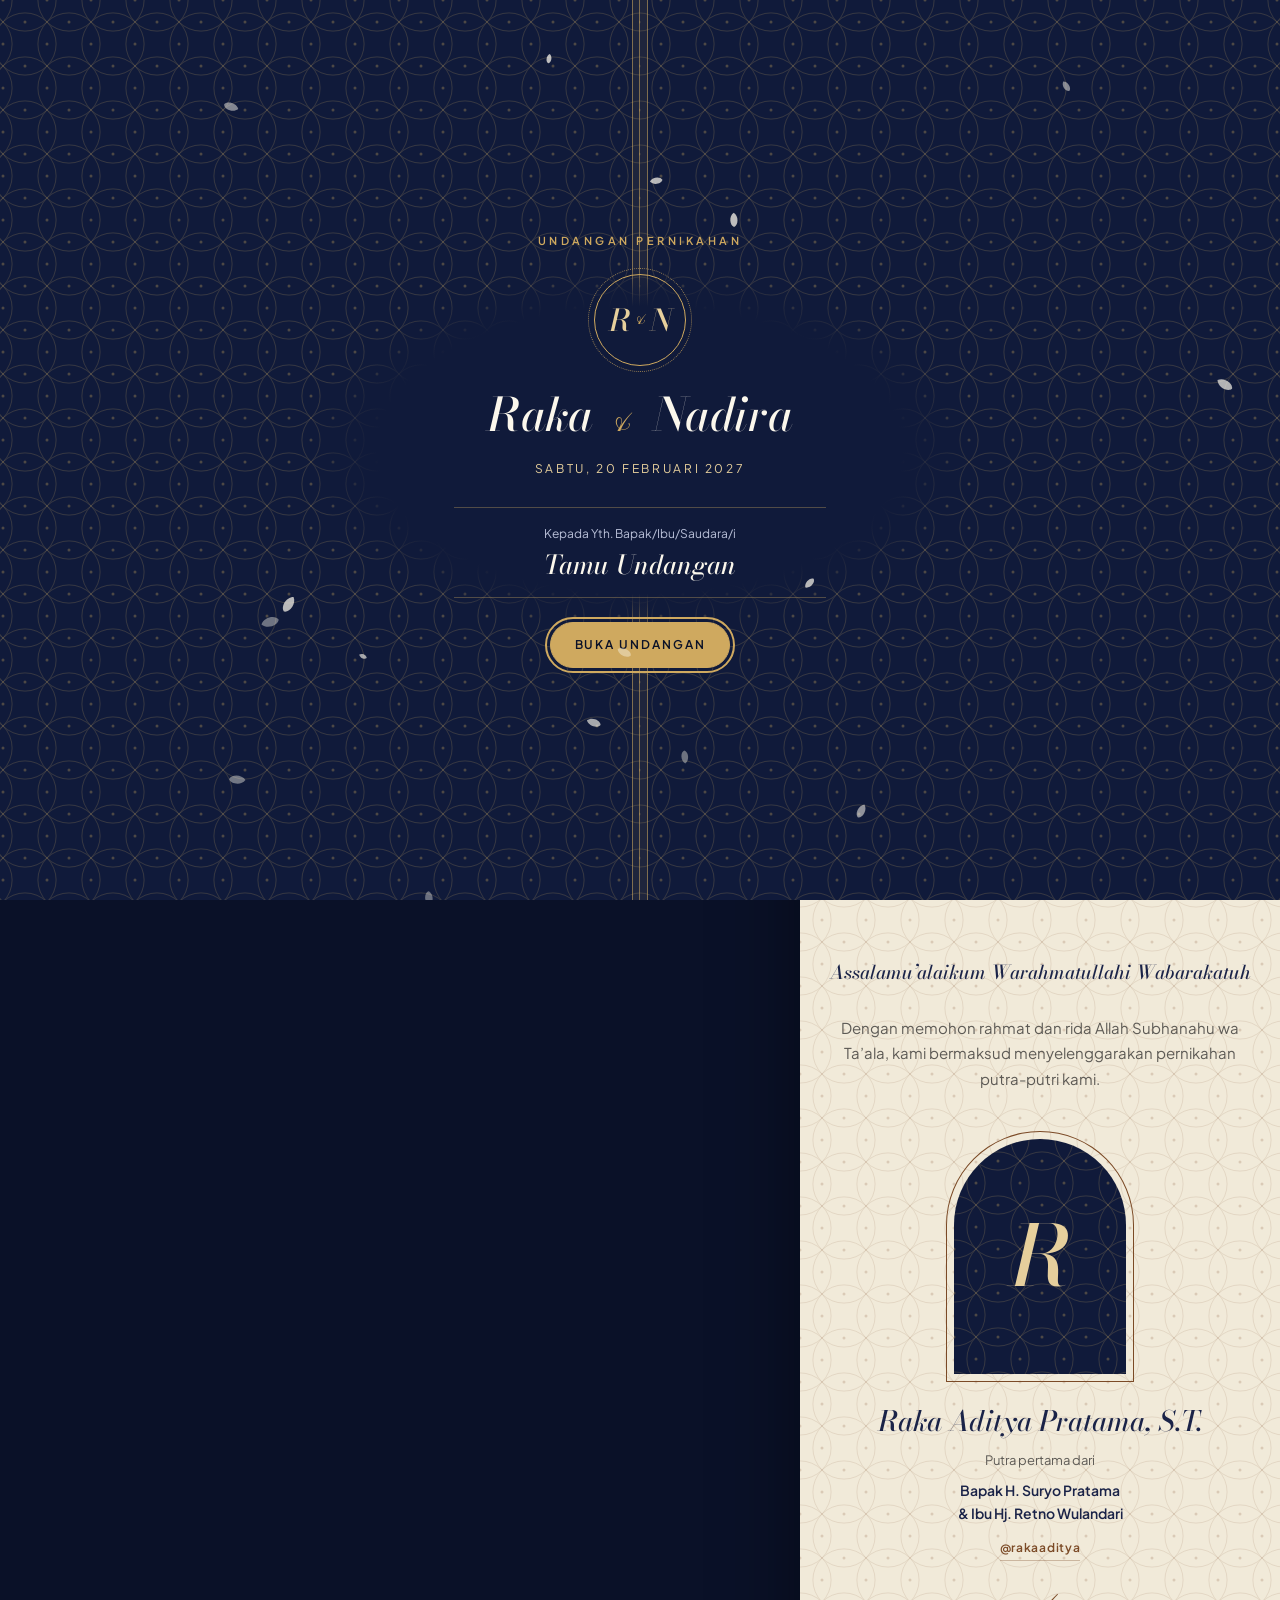
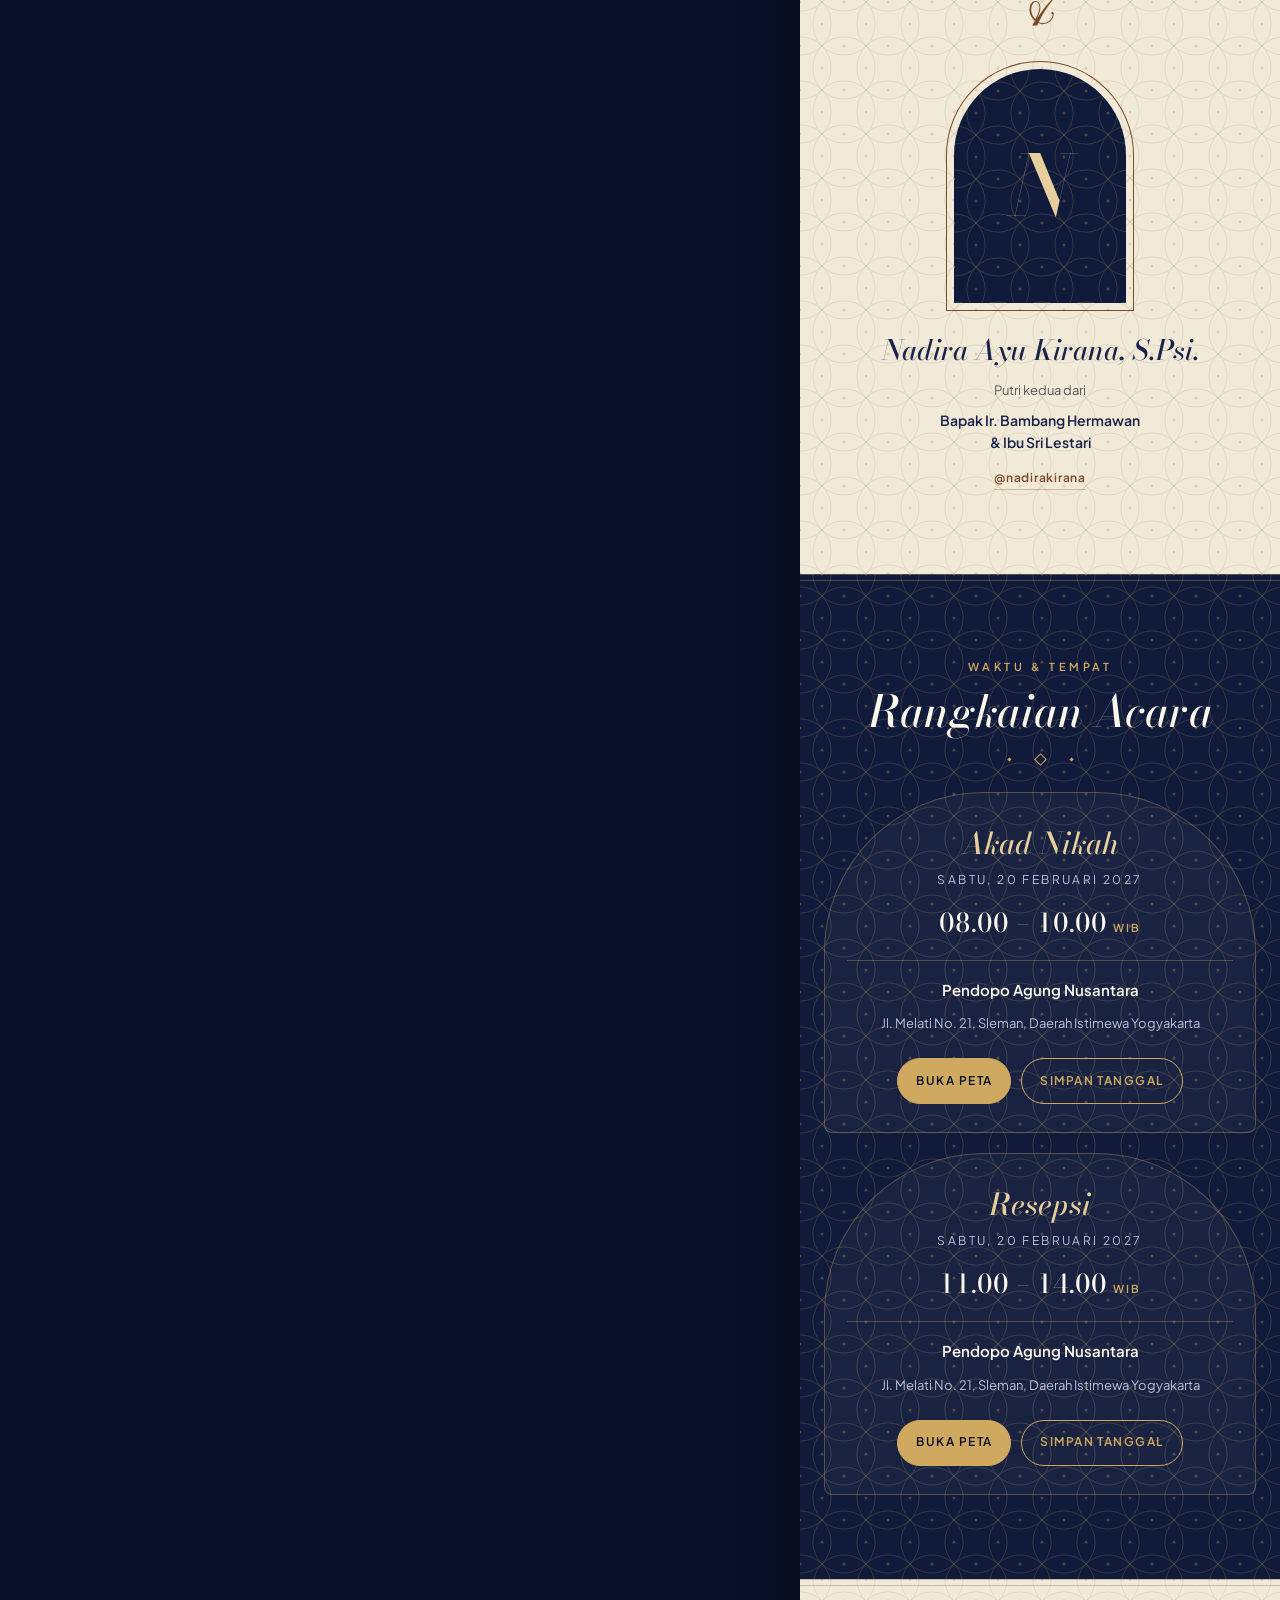
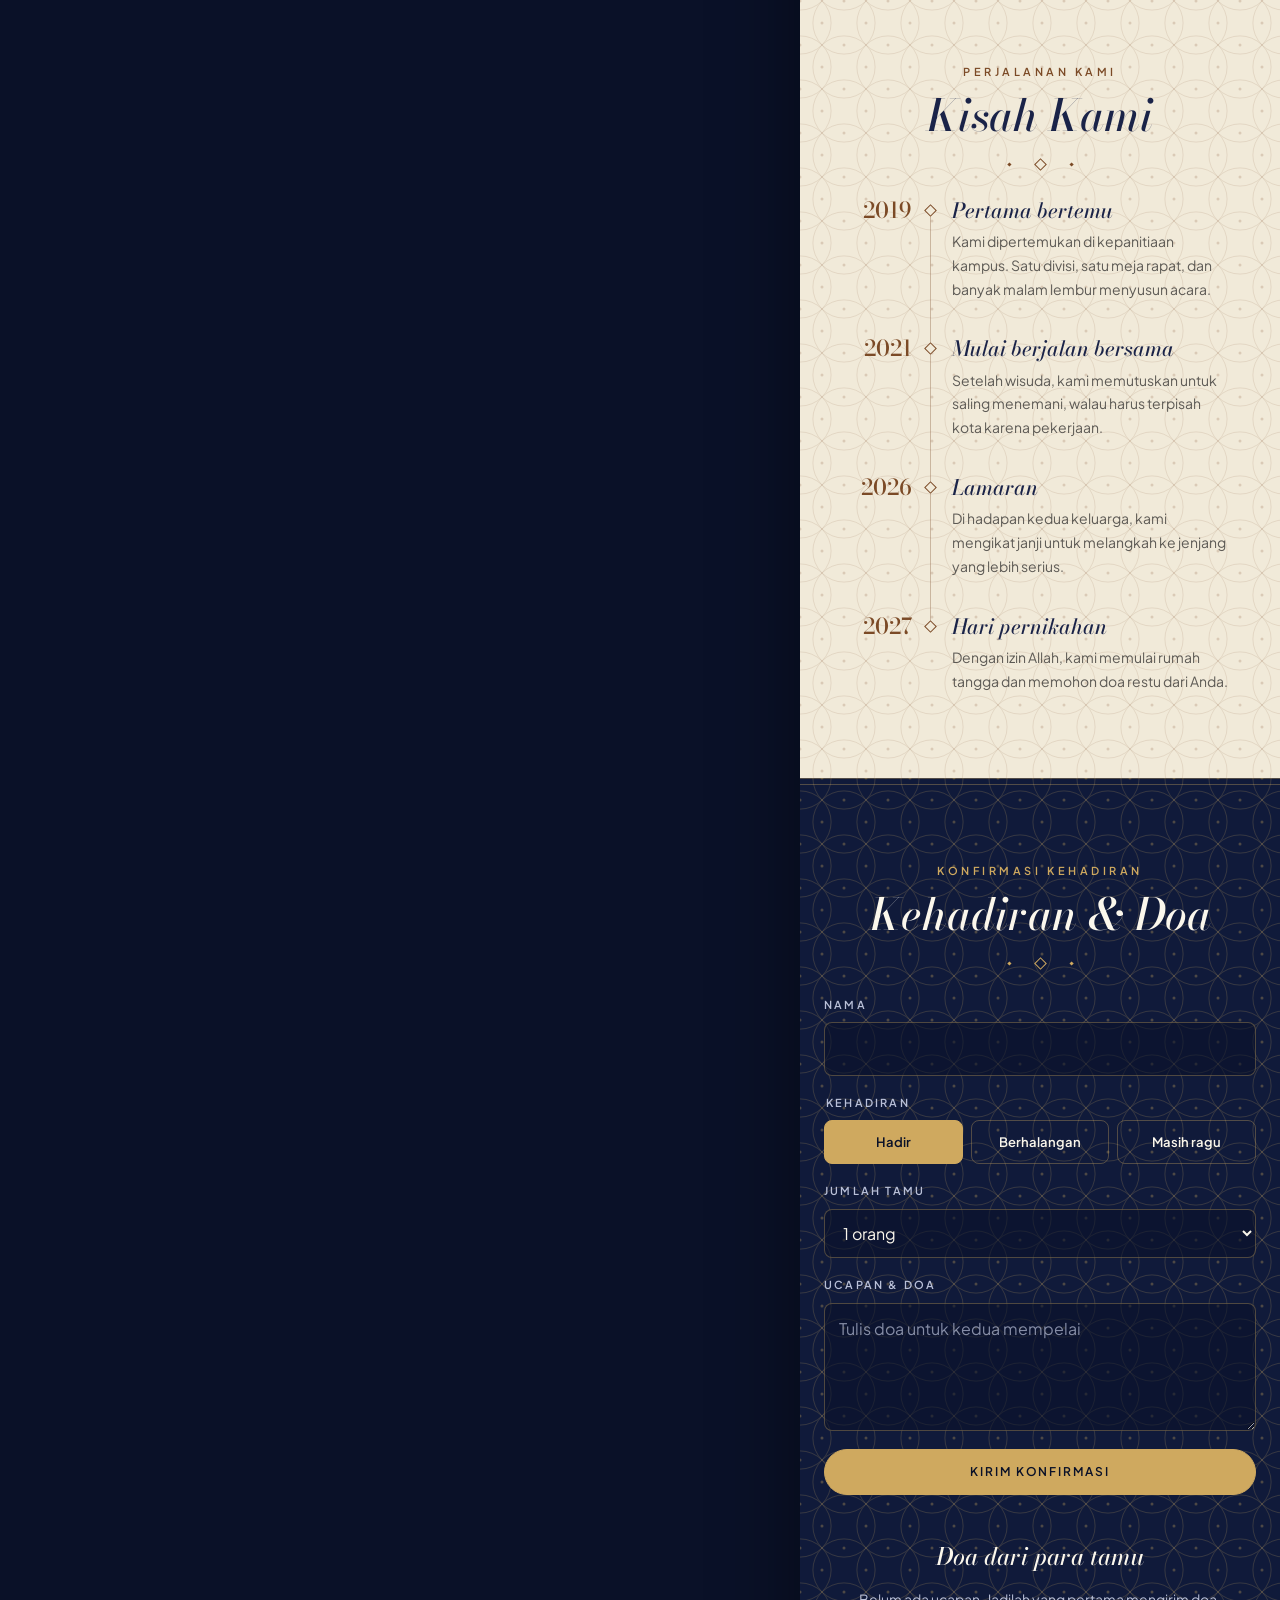
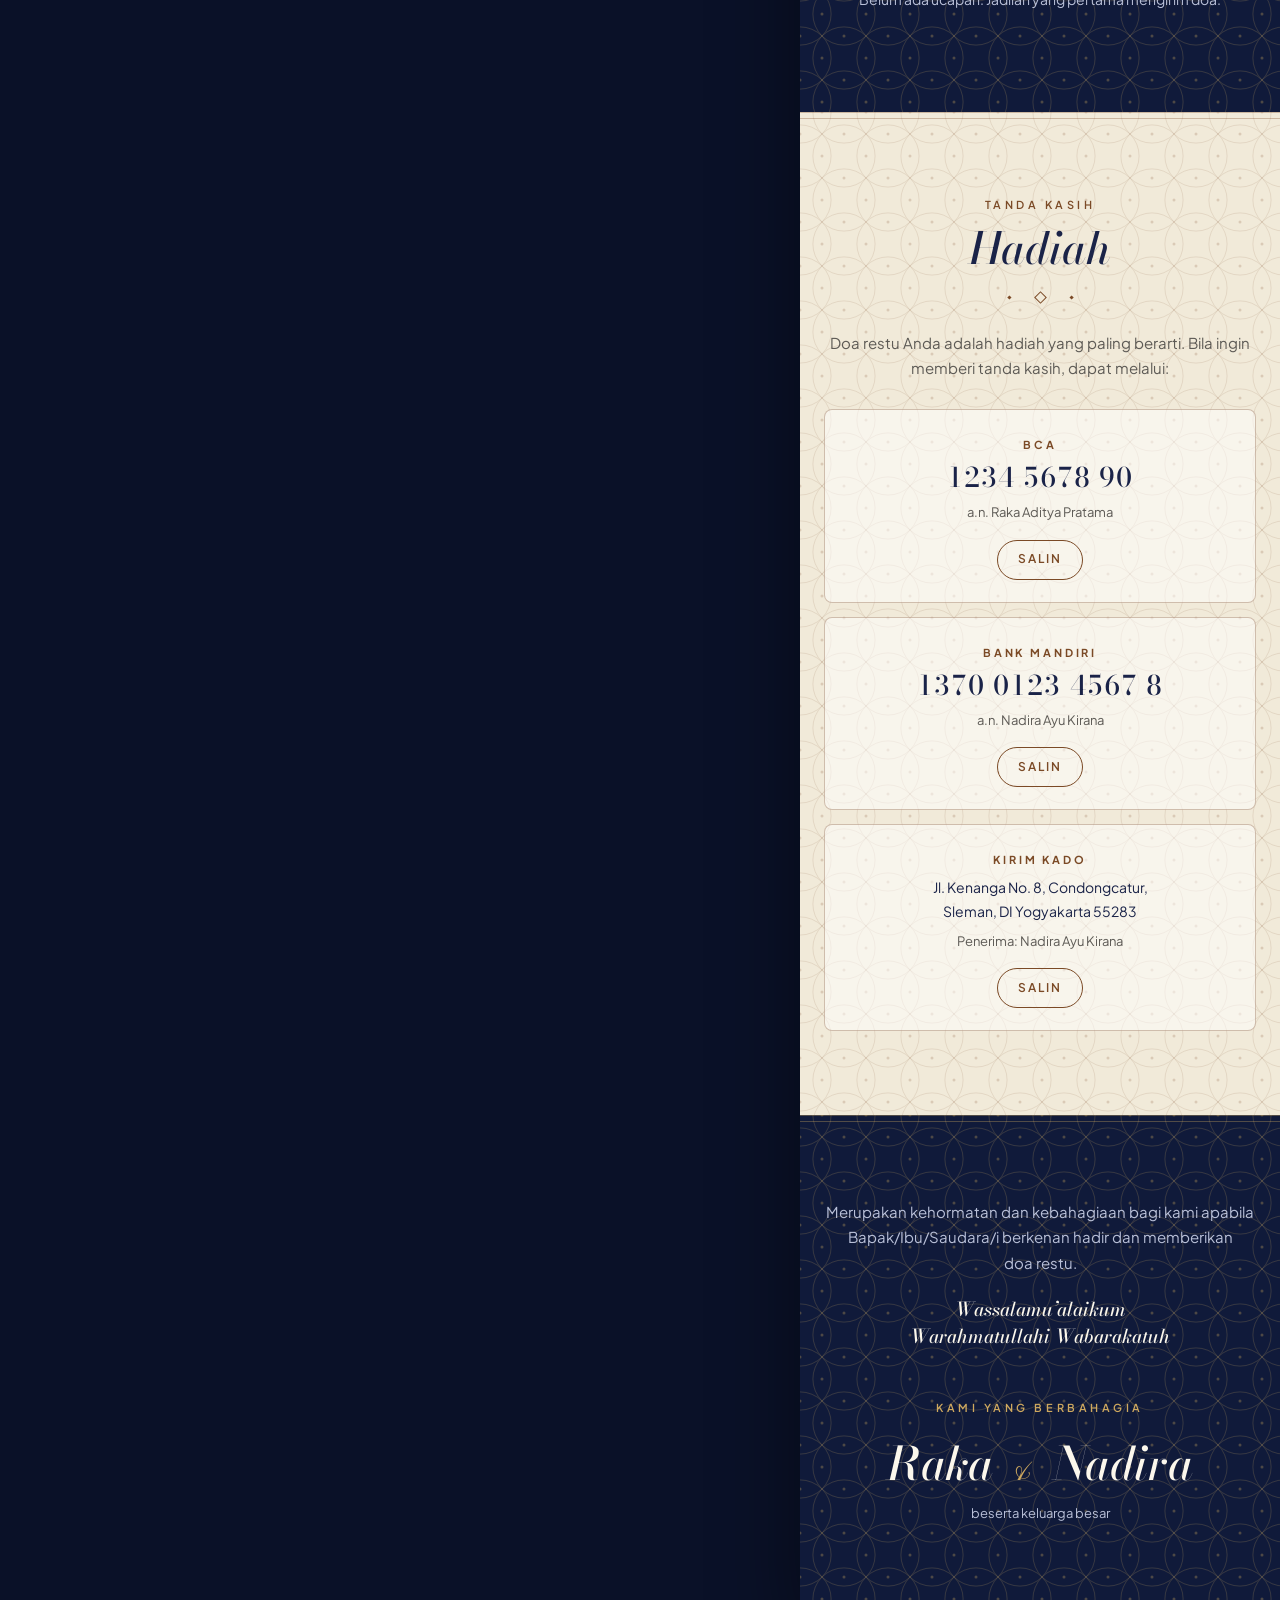
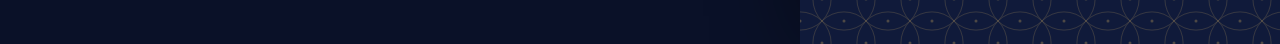
==== index.html @ 50c0ee87 "Add digital wedding invitation Single-page static invitation: guest-named cover that parts like bati" ====
<!DOCTYPE html>
<html lang="id">
<head>
<meta charset="utf-8">
<meta name="viewport" content="width=device-width, initial-scale=1, viewport-fit=cover">
<title>Undangan Raka & Nadira</title>
<meta name="claude:viewport-fit-sides" content="cover">
<meta name="description" content="Undangan pernikahan Raka & Nadira, Sabtu 20 Februari 2027.">
<meta property="og:title" content="Undangan Pernikahan Raka & Nadira">
<meta property="og:description" content="Sabtu, 20 Februari 2027. Kami mengundang Anda untuk hadir dan memberi doa restu.">
<meta name="theme-color" content="#101a3a">
<link rel="preconnect" href="https://fonts.googleapis.com">
<link rel="preconnect" href="https://fonts.gstatic.com" crossorigin>
<link rel="stylesheet" href="https://fonts.googleapis.com/css2?family=Bodoni+Moda:ital,opsz,wght@0,6..96,400..700;1,6..96,400..700&family=Pinyon+Script&family=Plus+Jakarta+Sans:wght@400;500;600;700&display=swap">
<link rel="stylesheet" href="assets/css/style.css">
</head>
<body>
<!--BODY-->
<canvas id="petals" aria-hidden="true"></canvas>

<!-- Sampul -->
<div class="cover" id="cover" role="dialog" aria-modal="true" aria-label="Sampul undangan">
  <div class="cover__panel cover__panel--l" aria-hidden="true"></div>
  <div class="cover__panel cover__panel--r" aria-hidden="true"></div>
  <div class="cover__body">
    <p class="eyebrow">Undangan Pernikahan</p>
    <div class="seal" aria-hidden="true"><span data-initial="first"></span><i>&amp;</i><span data-initial="second"></span></div>
    <h1 class="names"><span data-t="couple.first.nick"></span> <em>&amp;</em> <span data-t="couple.second.nick"></span></h1>
    <p class="cover__date" data-date="long"></p>
    <div class="cover__guest">
      <p>Kepada Yth. Bapak/Ibu/Saudara/i</p>
      <p class="guest" id="guestName">Tamu Undangan</p>
    </div>
    <button type="button" class="btn btn--solid" id="openBtn">Buka Undangan</button>
  </div>
</div>

<div class="layout">
  <!-- Panel tetap di layar lebar -->
  <aside class="poster" aria-hidden="true">
    <div class="poster__in">
      <p class="eyebrow">Pernikahan</p>
      <p class="names names--xl"><span data-t="couple.first.nick"></span><em>&amp;</em><span data-t="couple.second.nick"></span></p>
      <div class="rule"></div>
      <p class="poster__date" data-date="long"></p>
      <p class="poster__venue" data-t="events.0.venue"></p>
    </div>
  </aside>

  <main class="page" id="page">
    <!-- Pembuka -->
    <section class="sec sec--nila hero" id="pembuka">
      <div class="hero__photo" id="heroPhoto"></div>
      <div class="sec__in">
        <p class="eyebrow" data-rise>Pernikahan</p>
        <h2 class="names names--xl" data-rise><span data-t="couple.first.nick"></span><em>&amp;</em><span data-t="couple.second.nick"></span></h2>
        <p class="hero__date" data-rise data-date="long"></p>
        <div class="count" id="countdown" data-rise aria-live="off">
          <div class="count__cell"><b id="cdD">0</b><span>Hari</span></div>
          <div class="count__cell"><b id="cdH">0</b><span>Jam</span></div>
          <div class="count__cell"><b id="cdM">0</b><span>Menit</span></div>
          <div class="count__cell"><b id="cdS">0</b><span>Detik</span></div>
        </div>
        <p class="count__done" id="countDone" hidden>Alhamdulillah, acara telah berlangsung.</p>
        <blockquote class="quote reveal">
          <p data-t="quote.text"></p>
          <cite data-t="quote.source"></cite>
        </blockquote>
      </div>
    </section>

    <!-- Mempelai -->
    <section class="sec sec--mori" id="mempelai">
      <div class="sec__in">
        <p class="salam reveal" data-t="opening.salam"></p>
        <p class="lead reveal" data-t="opening.intro"></p>
        <div class="couple" id="couple"></div>
      </div>
    </section>

    <!-- Acara -->
    <section class="sec sec--nila" id="acara">
      <div class="sec__in">
        <header class="head reveal">
          <p class="eyebrow">Waktu &amp; Tempat</p>
          <h2 class="title">Rangkaian Acara</h2>
        </header>
        <div class="events" id="events"></div>
      </div>
    </section>

    <!-- Kisah -->
    <section class="sec sec--mori" id="kisah">
      <div class="sec__in">
        <header class="head reveal">
          <p class="eyebrow">Perjalanan Kami</p>
          <h2 class="title">Kisah Kami</h2>
        </header>
        <ol class="story" id="story"></ol>
      </div>
    </section>

    <!-- Galeri (muncul bila ada foto) -->
    <section class="sec sec--mori sec--tight" id="galeri" hidden>
      <div class="sec__in">
        <header class="head reveal">
          <p class="eyebrow">Momen</p>
          <h2 class="title">Galeri</h2>
        </header>
        <div class="gallery" id="gallery"></div>
      </div>
    </section>

    <!-- RSVP & ucapan -->
    <section class="sec sec--nila" id="rsvp">
      <div class="sec__in">
        <header class="head reveal">
          <p class="eyebrow">Konfirmasi Kehadiran</p>
          <h2 class="title">Kehadiran &amp; Doa</h2>
        </header>

        <form class="form reveal" id="rsvpForm" novalidate>
          <div class="field">
            <label for="rsvpName">Nama</label>
            <input id="rsvpName" name="name" type="text" maxlength="60" autocomplete="name" required>
          </div>
          <fieldset class="field">
            <legend>Kehadiran</legend>
            <div class="pills">
              <label class="pill"><input type="radio" name="attend" id="attendYes" value="hadir" checked><span>Hadir</span></label>
              <label class="pill"><input type="radio" name="attend" id="attendNo" value="tidak"><span>Berhalangan</span></label>
              <label class="pill"><input type="radio" name="attend" id="attendMaybe" value="ragu"><span>Masih ragu</span></label>
            </div>
          </fieldset>
          <div class="field" id="guestsField">
            <label for="rsvpGuests">Jumlah tamu</label>
            <select id="rsvpGuests" name="guests"></select>
          </div>
          <div class="field">
            <label for="rsvpMsg">Ucapan &amp; doa</label>
            <textarea id="rsvpMsg" name="message" rows="4" maxlength="400" placeholder="Tulis doa untuk kedua mempelai"></textarea>
          </div>
          <p class="form__err" id="rsvpErr" role="alert" hidden></p>
          <button type="submit" class="btn btn--solid btn--wide" id="rsvpSubmit">Kirim Konfirmasi</button>
        </form>

        <div class="thanks" id="rsvpThanks" hidden>
          <h3>Terima kasih, <span id="thanksName"></span>.</h3>
          <p id="thanksText"></p>
          <div class="thanks__act">
            <a class="btn btn--solid" id="waBtn" target="_blank" rel="noopener" hidden>Kirim lewat WhatsApp</a>
            <button type="button" class="btn btn--line" id="rsvpEdit">Ubah jawaban</button>
          </div>
        </div>

        <div class="wishes">
          <h3 class="wishes__title">Doa dari para tamu</h3>
          <p class="wishes__empty" id="wishesEmpty">Belum ada ucapan. Jadilah yang pertama mengirim doa.</p>
          <ul class="wishes__list" id="wishes"></ul>
        </div>
      </div>
    </section>

    <!-- Hadiah -->
    <section class="sec sec--mori" id="hadiah">
      <div class="sec__in">
        <header class="head reveal">
          <p class="eyebrow">Tanda Kasih</p>
          <h2 class="title">Hadiah</h2>
        </header>
        <p class="lead reveal" data-t="gifts.note"></p>
        <div class="gifts" id="gifts"></div>
      </div>
    </section>

    <!-- Penutup -->
    <section class="sec sec--nila closing" id="penutup">
      <div class="sec__in">
        <p class="lead reveal" data-t="closing.text"></p>
        <p class="salam reveal" data-t="closing.salam"></p>
        <p class="eyebrow reveal" data-t="closing.from"></p>
        <p class="names reveal"><span data-t="couple.first.nick"></span> <em>&amp;</em> <span data-t="couple.second.nick"></span></p>
        <p class="closing__fam reveal">beserta keluarga besar</p>
      </div>
    </section>
  </main>
</div>

<button type="button" class="music" id="musicBtn" aria-pressed="false" aria-label="Putar musik" hidden>
  <svg class="music__on" viewBox="0 0 24 24" width="20" height="20" aria-hidden="true"><path fill="currentColor" d="M9 4v10.6A3.5 3.5 0 1 0 11 18V8h7v6.6A3.5 3.5 0 1 0 20 18V4z"/></svg>
  <svg class="music__off" viewBox="0 0 24 24" width="20" height="20" aria-hidden="true"><path fill="currentColor" d="M7 5h4v14H7zm6 0h4v14h-4z"/></svg>
</button>

<dialog class="lightbox" id="lightbox" aria-label="Foto">
  <img id="lightboxImg" alt="">
  <button type="button" class="lightbox__close" id="lightboxClose" aria-label="Tutup">Tutup</button>
</dialog>

<div class="toast" id="toast" role="status" aria-live="polite" hidden></div>
<!--/BODY-->
<script src="assets/js/config.js"></script>
<script src="assets/js/app.js"></script>
</body>
</html>
---- assets/css/style.css ----
/* Tata letak: satu kolom selebar ponsel yang digulir; di layar lebar ditemani panel nama yang diam di kiri.
   Dunia visual tunggal (sengaja tanpa tema terang/gelap): kain batik nila berprada emas, berselang kain mori. */
:root {
  color-scheme: dark;
  --nila-950: #0a1128;
  --nila-900: #101a3a;
  --nila-800: #18254f;
  --nila-700: #24346b;
  --prada: #cfa95f;
  --prada-soft: #e6cf9c;
  --mori: #f1ead9;
  --mori-deep: #e6dcc5;
  --sogan: #7b4a26;
  --melati: #fbf7ec;

  --f-display: "Bodoni Moda", "Bodoni 72", Didot, "Times New Roman", serif;
  --f-script: "Pinyon Script", "Snell Roundhand", "Apple Chancery", cursive;
  --f-body: "Plus Jakarta Sans", "Segoe UI", system-ui, -apple-system, sans-serif;

  --kawung-prada: url("data:image/svg+xml,%3Csvg xmlns='http://www.w3.org/2000/svg' width='44' height='44'%3E%3Cg fill='none' stroke='%23cfa95f' stroke-opacity='.2'%3E%3Ccircle cx='0' cy='0' r='31.1'/%3E%3Ccircle cx='44' cy='0' r='31.1'/%3E%3Ccircle cx='0' cy='44' r='31.1'/%3E%3Ccircle cx='44' cy='44' r='31.1'/%3E%3C/g%3E%3Cg fill='%23cfa95f' fill-opacity='.32'%3E%3Ccircle cx='22' cy='0' r='1.5'/%3E%3Ccircle cx='22' cy='44' r='1.5'/%3E%3Ccircle cx='0' cy='22' r='1.5'/%3E%3Ccircle cx='44' cy='22' r='1.5'/%3E%3C/g%3E%3C/svg%3E");
  --kawung-sogan: url("data:image/svg+xml,%3Csvg xmlns='http://www.w3.org/2000/svg' width='44' height='44'%3E%3Cg fill='none' stroke='%237b4a26' stroke-opacity='.12'%3E%3Ccircle cx='0' cy='0' r='31.1'/%3E%3Ccircle cx='44' cy='0' r='31.1'/%3E%3Ccircle cx='0' cy='44' r='31.1'/%3E%3Ccircle cx='44' cy='44' r='31.1'/%3E%3C/g%3E%3Cg fill='%237b4a26' fill-opacity='.2'%3E%3Ccircle cx='22' cy='0' r='1.5'/%3E%3Ccircle cx='22' cy='44' r='1.5'/%3E%3Ccircle cx='0' cy='22' r='1.5'/%3E%3Ccircle cx='44' cy='22' r='1.5'/%3E%3C/g%3E%3C/svg%3E");

  --ease: cubic-bezier(.22, .8, .2, 1);
}

*, *::before, *::after { box-sizing: border-box; }
html { scroll-behavior: smooth; -webkit-text-size-adjust: 100%; }
html.locked, html.locked body { overflow: hidden; }
body {
  margin: 0;
  background: var(--nila-950);
  color: var(--melati);
  font: 400 15px/1.7 var(--f-body);
  -webkit-font-smoothing: antialiased;
}
img { max-width: 100%; display: block; }
h1, h2, h3, p, ol, ul, blockquote, fieldset { margin: 0; padding: 0; }
fieldset { border: 0; min-width: 0; }
ol, ul { list-style: none; }
button, input, select, textarea { font: inherit; color: inherit; }
:focus-visible { outline: 2px solid var(--prada); outline-offset: 3px; }
[hidden] { display: none !important; }

/* ---------- Bagian ---------- */
.sec { position: relative; background: var(--bg); color: var(--fg); overflow: hidden; }
.sec--nila {
  --bg: var(--nila-900); --fg: var(--melati); --muted: #b9c0d8; --accent: var(--prada);
  --line: rgba(207, 169, 95, .35); --card: rgba(255, 255, 255, .04); --field: rgba(10, 17, 40, .55);
  --on-accent: var(--nila-950);
  background-image: var(--kawung-prada);
}
.sec--mori {
  --bg: var(--mori); --fg: #1a2348; --muted: #5d5a55; --accent: var(--sogan);
  --line: rgba(123, 74, 38, .32); --card: rgba(255, 255, 255, .5); --field: #fffdf6;
  --on-accent: var(--melati);
  background-image: var(--kawung-sogan);
}
.sec__in {
  position: relative;
  display: flex; flex-direction: column; align-items: center; gap: 28px;
  padding-block: 84px;
  padding-left: max(24px, env(safe-area-inset-left, 0px));
  padding-right: max(24px, env(safe-area-inset-right, 0px));
  text-align: center;
}
.sec--tight .sec__in { padding-top: 0; }
/* tepi kain: garis rangkap di pergantian bagian */
.sec + .sec::before {
  content: ""; position: absolute; inset: 0 0 auto; height: 7px; z-index: 1;
  border-top: 1px solid var(--line); border-bottom: 1px solid var(--line);
}
.sec--tight::before { display: none; }

.eyebrow {
  font-size: 11px; font-weight: 600; letter-spacing: .32em; text-transform: uppercase;
  color: var(--accent, var(--prada));
}
.title {
  font: italic 500 clamp(34px, 9vw, 44px)/1.1 var(--f-display);
  text-wrap: balance;
}
.head { display: flex; flex-direction: column; align-items: center; gap: 10px; }
.head::after {
  content: ""; width: 9px; height: 9px; margin-top: 10px; transform: rotate(45deg);
  border: 1px solid var(--accent);
  box-shadow: 22px -22px 0 -3px var(--accent), -22px 22px 0 -3px var(--accent);
}
.lead { max-width: 34em; color: var(--muted); text-wrap: pretty; }
.salam { font: italic 500 19px/1.4 var(--f-display); color: var(--fg); text-wrap: balance; }
.rule { width: 64px; height: 1px; background: var(--prada); opacity: .7; }

.names {
  font: italic 500 clamp(36px, 10vw, 46px)/1.05 var(--f-display);
  letter-spacing: -.01em; text-wrap: balance;
}
.names em {
  font: 400 .8em/1 var(--f-script); color: var(--prada);
  padding-inline: .12em;
}
.names--xl {
  display: flex; flex-direction: column; align-items: center; gap: .02em;
  font-size: clamp(58px, 17vw, 84px); line-height: .98;
}
.names--xl em { font-size: .62em; line-height: .9; }

/* ---------- Tombol ---------- */
.btn {
  display: inline-flex; align-items: center; justify-content: center; gap: 8px;
  min-height: 46px; padding: 10px 24px;
  border: 1px solid var(--accent, var(--prada)); border-radius: 999px;
  background: transparent; color: var(--accent, var(--prada));
  font-size: 12px; font-weight: 600; letter-spacing: .16em; text-transform: uppercase; text-decoration: none;
  cursor: pointer; transition: background .25s, color .25s, transform .25s var(--ease);
}
.btn:hover { background: color-mix(in srgb, var(--accent, var(--prada)) 14%, transparent); }
.btn:active { transform: scale(.97); }
.btn--solid { background: var(--accent, var(--prada)); color: var(--on-accent, var(--nila-950)); }
.btn--solid:hover { background: color-mix(in srgb, var(--accent, var(--prada)) 86%, white); }
.btn--wide { width: 100%; }
.btn[disabled] { opacity: .6; cursor: progress; }

/* ---------- Sampul ---------- */
.cover {
  position: fixed; inset: 0; z-index: 100; display: grid; place-items: center;
  color: var(--melati); overflow: hidden;
}
.cover__panel {
  position: absolute; top: 0; bottom: 0; width: calc(50% + 1px);
  background: var(--nila-900) var(--kawung-prada);
  transition: transform 1.5s var(--ease) .35s;
}
.cover__panel::after { /* seret (tepi kain) di belahan tengah */
  content: ""; position: absolute; top: 0; bottom: 0; width: 9px;
  border-inline: 1px solid rgba(207, 169, 95, .55);
  background: rgba(207, 169, 95, .08);
}
.cover__panel--l { left: 0; background-position: right top; }
.cover__panel--l::after { right: 0; }
.cover__panel--r { right: 0; background-position: left top; }
.cover__panel--r::after { left: 0; }
.cover__body {
  position: relative; z-index: 1;
  display: flex; flex-direction: column; align-items: center; gap: 18px;
  width: min(100%, 420px);
  padding-block: calc(24px + env(safe-area-inset-top, 0px)) calc(24px + env(safe-area-inset-bottom, 0px));
  padding-left: max(24px, env(safe-area-inset-left, 0px));
  padding-right: max(24px, env(safe-area-inset-right, 0px));
  text-align: center;
  transition: opacity .5s, transform .6s var(--ease);
}
.cover__body::before { /* redam motif dan belahan di belakang teks */
  content: ""; position: absolute; z-index: -1; inset: 12% -30%;
  background: radial-gradient(closest-side, var(--nila-900) 78%, transparent);
}
.cover__date { font-size: 12px; letter-spacing: .22em; text-transform: uppercase; color: var(--prada-soft); }
.cover__guest {
  display: flex; flex-direction: column; gap: 4px; width: 100%; margin-block: 10px 6px; padding-block: 16px;
  border-block: 1px solid rgba(207, 169, 95, .35);
  font-size: 12px; color: #b9c0d8;
}
.guest {
  font: italic 500 26px/1.25 var(--f-display); color: var(--melati);
  overflow-wrap: anywhere; text-wrap: balance;
}
.cover.is-open { pointer-events: none; }
.cover.is-open .cover__body { opacity: 0; transform: scale(.96); }
.cover.is-open .cover__panel--l { transform: translateX(-101%); }
.cover.is-open .cover__panel--r { transform: translateX(101%); }

.seal {
  display: grid; grid-auto-flow: column; align-items: center; justify-content: center; gap: 2px;
  width: 92px; height: 92px; border-radius: 50%;
  border: 1px solid var(--prada);
  outline: 1px dotted rgba(207, 169, 95, .7); outline-offset: 5px;
  font: italic 500 30px/1 var(--f-display); color: var(--prada-soft);
  margin-block: 6px;
}
.seal i { font: 400 20px/1 var(--f-script); color: var(--prada); }

/* ---------- Tata letak layar lebar ---------- */
.page { width: min(100%, 480px); margin-inline: auto; box-shadow: 0 0 80px rgba(0, 0, 0, .45); }
.poster { display: none; }
@media (min-width: 1000px) {
  .layout { display: grid; grid-template-columns: minmax(0, 1fr) 480px; }
  .page { margin: 0; }
  .poster {
    display: grid; place-items: center; position: sticky; top: 0; height: 100vh;
    background: var(--nila-950) var(--kawung-prada);
  }
  .poster__in {
    display: flex; flex-direction: column; align-items: center; gap: 22px; text-align: center;
    padding: 72px 64px; background: radial-gradient(closest-side, var(--nila-950) 55%, transparent);
  }
  .poster .names--xl { font-size: clamp(84px, 9vw, 132px); }
  .poster__date { font-size: 13px; letter-spacing: .24em; text-transform: uppercase; color: var(--prada-soft); }
  .poster__venue { font: italic 400 18px/1.3 var(--f-display); color: #b9c0d8; }
}

/* ---------- Pembuka ---------- */
.hero .sec__in { padding-top: calc(96px + env(safe-area-inset-top, 0px)); gap: 22px; }
.hero::after { /* sorot lembut di belakang nama */
  content: ""; position: absolute; inset: 0 0 auto; height: 620px; pointer-events: none;
  background: radial-gradient(60% 50% at 50% 34%, rgba(36, 52, 107, .95), transparent 72%);
}
.hero .sec__in { z-index: 1; }
.hero__photo { position: absolute; inset: 0 0 auto; height: 640px; background-size: cover; background-position: center; }
.hero__photo.has-img::after {
  content: ""; position: absolute; inset: 0;
  background: linear-gradient(rgba(16, 26, 58, .55), rgba(16, 26, 58, .72) 55%, var(--nila-900));
}
.hero.has-photo::after { display: none; }
.hero__date { font-size: 13px; letter-spacing: .24em; text-transform: uppercase; color: var(--prada-soft); }

.count { display: grid; grid-template-columns: repeat(4, 1fr); gap: 0; width: min(100%, 340px); margin-top: 10px; }
.count__cell { display: flex; flex-direction: column; gap: 6px; padding-block: 4px; }
.count__cell + .count__cell { border-left: 1px solid var(--line); }
.count__cell b { font: 500 34px/1 var(--f-display); font-variant-numeric: tabular-nums lining-nums; color: var(--melati); }
.count__cell span { font-size: 10px; letter-spacing: .22em; text-transform: uppercase; color: var(--muted); }
.count__done { font: italic 500 18px/1.4 var(--f-display); color: var(--prada-soft); }

.quote { display: flex; flex-direction: column; gap: 14px; max-width: 32em; margin-top: 56px; }
.quote::before { content: "\201C"; font: 400 72px/1 var(--f-display); color: var(--prada); margin-bottom: -38px; }
.quote p { font: italic 400 18px/1.65 var(--f-display); color: #e4e2da; text-wrap: pretty; }
.quote cite { font: 600 11px/1 var(--f-body); letter-spacing: .28em; text-transform: uppercase; color: var(--prada); }

html.opened .hero [data-rise] { animation: rise 1.1s var(--ease) both; }
html.opened .hero [data-rise]:nth-child(1) { animation-delay: .9s; }
html.opened .hero [data-rise]:nth-child(2) { animation-delay: 1.05s; }
html.opened .hero [data-rise]:nth-child(3) { animation-delay: 1.3s; }
html.opened .hero [data-rise]:nth-child(4) { animation-delay: 1.5s; }
@keyframes rise { from { opacity: 0; transform: translateY(26px); } }

/* ---------- Mempelai ---------- */
.couple { display: flex; flex-direction: column; align-items: center; gap: 16px; width: 100%; margin-top: 12px; }
.person { display: flex; flex-direction: column; align-items: center; gap: 8px; }
.person__frame {
  position: relative; width: 188px; aspect-ratio: 3 / 4; margin-bottom: 14px;
  border-radius: 999px 999px 6px 6px; padding: 7px;
  border: 1px solid var(--accent);
}
.person__pic {
  width: 100%; height: 100%; border-radius: 999px 999px 2px 2px; overflow: hidden;
  display: grid; place-items: center;
  background: var(--nila-900) var(--kawung-prada);
  font: italic 500 84px/1 var(--f-display); color: var(--prada-soft);
}
.person__pic img { width: 100%; height: 100%; object-fit: cover; }
.person__name { font: italic 500 28px/1.2 var(--f-display); text-wrap: balance; }
.person__of { font-size: 13px; color: var(--muted); margin-top: 4px; }
.person__parents { font-weight: 600; font-size: 14px; line-height: 1.6; }
.person__ig {
  margin-top: 6px; font-size: 12px; font-weight: 600; letter-spacing: .06em; color: var(--accent);
  text-decoration: none; border-bottom: 1px solid var(--line); padding-bottom: 1px;
}
.couple__amp { font: 400 64px/1 var(--f-script); color: var(--accent); margin-block: 2px; }

/* ---------- Acara ---------- */
.events { display: flex; flex-direction: column; gap: 20px; width: 100%; }
.event {
  display: flex; flex-direction: column; align-items: center; gap: 10px;
  padding: 34px 22px 28px; border: 1px solid var(--line); border-radius: 160px 160px 8px 8px;
  background: var(--card);
}
.event__name { font: italic 500 30px/1.1 var(--f-display); color: var(--prada-soft); }
.event__day { font-size: 12px; letter-spacing: .2em; text-transform: uppercase; color: var(--muted); }
.event__time { font: 500 26px/1.2 var(--f-display); font-variant-numeric: lining-nums tabular-nums; margin-block: 6px 2px; }
.event__time small { font: 600 11px/1 var(--f-body); letter-spacing: .2em; color: var(--accent); margin-left: 6px; }
.event__venue { font-weight: 600; margin-top: 10px; padding-top: 16px; border-top: 1px solid var(--line); width: 100%; }
.event__addr { font-size: 13px; color: var(--muted); max-width: 26em; text-wrap: balance; }
.event__act { display: flex; flex-wrap: wrap; justify-content: center; gap: 10px; margin-top: 14px; }
.event__act .btn { padding-inline: 18px; letter-spacing: .12em; }

/* ---------- Kisah ---------- */
.story { display: flex; flex-direction: column; width: 100%; max-width: 380px; text-align: left; }
.story__item { display: grid; grid-template-columns: 62px 1fr; gap: 0 18px; position: relative; padding-bottom: 34px; }
.story__item:last-child { padding-bottom: 0; }
.story__year { font: 500 22px/1.25 var(--f-display); font-variant-numeric: lining-nums; color: var(--accent); text-align: right; }
.story__body { position: relative; padding-left: 22px; min-width: 0; }
.story__body::before { /* garis waktu */
  content: ""; position: absolute; left: 0; top: 10px; bottom: -44px; width: 1px; background: var(--line);
}
.story__item:last-child .story__body::before { display: none; }
.story__body::after {
  content: ""; position: absolute; left: -4px; top: 9px; width: 9px; height: 9px; transform: rotate(45deg);
  background: var(--bg); border: 1px solid var(--accent);
}
.story__title { font: italic 500 21px/1.3 var(--f-display); }
.story__text { font-size: 14px; color: var(--muted); margin-top: 6px; }

/* ---------- Galeri ---------- */
.gallery { display: grid; grid-template-columns: repeat(2, 1fr); gap: 8px; width: 100%; }
.gallery button { padding: 0; border: 0; background: var(--mori-deep); cursor: zoom-in; aspect-ratio: 3 / 4; overflow: hidden; border-radius: 4px; }
.gallery button:nth-child(3n + 1) { grid-column: span 2; aspect-ratio: 4 / 3; }
.gallery img { width: 100%; height: 100%; object-fit: cover; transition: transform .8s var(--ease); }
.gallery button:hover img { transform: scale(1.04); }
.lightbox { border: 0; padding: 0; background: transparent; max-width: 94vw; max-height: 92vh; }
.lightbox::backdrop { background: rgba(6, 10, 24, .92); }
.lightbox img { max-width: 94vw; max-height: 82vh; border-radius: 4px; }
.lightbox__close {
  display: block; margin: 14px auto 0; padding: 8px 20px; border-radius: 999px; cursor: pointer;
  border: 1px solid var(--prada); background: transparent; color: var(--prada-soft);
  font-size: 11px; font-weight: 600; letter-spacing: .18em; text-transform: uppercase;
}

/* ---------- RSVP ---------- */
.form, .thanks { display: flex; flex-direction: column; gap: 18px; width: 100%; text-align: left; }
.field { display: flex; flex-direction: column; gap: 8px; }
.field > label, .field > legend {
  font-size: 11px; font-weight: 600; letter-spacing: .2em; text-transform: uppercase; color: var(--muted);
}
.field > legend { margin-bottom: 8px; }
.field input[type="text"], .field select, .field textarea {
  width: 100%; padding: 12px 14px; border-radius: 8px;
  border: 1px solid var(--line); background: var(--field); color: var(--fg);
  font-size: 16px; /* cegah zoom otomatis di iOS */
  transition: border-color .2s;
}
.field textarea { resize: vertical; min-height: 110px; line-height: 1.6; }
.field ::placeholder { color: var(--muted); opacity: .7; }
.field input:focus, .field select:focus, .field textarea:focus { outline: none; border-color: var(--accent); }
.pills { display: grid; grid-template-columns: repeat(3, 1fr); gap: 8px; }
.pill { position: relative; }
.pill input { position: absolute; inset: 0; opacity: 0; cursor: pointer; }
.pill span {
  display: grid; place-items: center; min-height: 44px; padding: 6px 4px; border-radius: 8px; text-align: center;
  border: 1px solid var(--line); font-size: 13px; font-weight: 600; transition: background .2s, color .2s, border-color .2s;
}
.pill input:checked + span { background: var(--accent); border-color: var(--accent); color: var(--on-accent); }
.pill input:focus-visible + span { outline: 2px solid var(--accent); outline-offset: 3px; }
.form__err { font-size: 13px; color: #ffb4a1; }
.thanks { align-items: center; text-align: center; padding: 30px 22px; border: 1px solid var(--line); border-radius: 8px; background: var(--card); }
.thanks h3 { font: italic 500 26px/1.25 var(--f-display); color: var(--prada-soft); overflow-wrap: anywhere; }
.thanks p { color: var(--muted); font-size: 14px; }
.thanks__act { display: flex; flex-wrap: wrap; justify-content: center; gap: 10px; }

.wishes { display: flex; flex-direction: column; gap: 16px; width: 100%; margin-top: 20px; text-align: left; }
.wishes__title { font: italic 500 24px/1.2 var(--f-display); text-align: center; }
.wishes__empty { text-align: center; color: var(--muted); font-size: 14px; }
.wishes__list { display: flex; flex-direction: column; max-height: 420px; overflow-y: auto; overscroll-behavior: contain; }
.wish { padding-block: 16px; border-top: 1px solid var(--line); display: flex; flex-direction: column; gap: 6px; }
.wish__top { display: flex; align-items: baseline; flex-wrap: wrap; gap: 4px 10px; }
.wish__name { font-weight: 700; font-size: 14px; overflow-wrap: anywhere; min-width: 0; }
.wish__tag { font-size: 10px; font-weight: 600; letter-spacing: .14em; text-transform: uppercase; color: var(--accent); }
.wish__msg { font-size: 14px; color: #dcdfe9; overflow-wrap: anywhere; white-space: pre-line; }
.wish__time { font-size: 11px; color: var(--muted); }

/* ---------- Hadiah ---------- */
.gifts { display: flex; flex-direction: column; gap: 14px; width: 100%; }
.gift {
  display: flex; flex-direction: column; align-items: center; gap: 6px; padding: 26px 20px 22px;
  border: 1px solid var(--line); border-radius: 8px; background: var(--card);
}
.gift__bank { font-size: 11px; font-weight: 700; letter-spacing: .26em; text-transform: uppercase; color: var(--accent); }
.gift__num { font: 500 27px/1.3 var(--f-display); font-variant-numeric: lining-nums tabular-nums; letter-spacing: .04em; user-select: all; overflow-wrap: anywhere; }
.gift__addr { font-size: 14px; max-width: 24em; user-select: all; text-wrap: balance; }
.gift__holder { font-size: 13px; color: var(--muted); margin-bottom: 10px; }
.gift .btn { min-height: 40px; padding: 6px 20px; }

/* ---------- Penutup ---------- */
.closing .sec__in { gap: 22px; padding-bottom: calc(120px + env(safe-area-inset-bottom, 0px)); }
.closing .eyebrow { margin-top: 26px; }
.closing__fam { font-size: 13px; color: var(--muted); margin-top: -10px; }

/* ---------- Musik, toast, kelopak ---------- */
.music {
  position: fixed; z-index: 60; display: grid; place-items: center; width: 46px; height: 46px; border-radius: 50%;
  right: calc(16px + env(safe-area-inset-right, 0px)); bottom: calc(16px + env(safe-area-inset-bottom, 0px));
  border: 1px solid var(--prada); background: rgba(10, 17, 40, .86); color: var(--prada-soft);
  cursor: pointer; -webkit-backdrop-filter: blur(6px); backdrop-filter: blur(6px);
}
.music[aria-pressed="true"] { animation: pulse 2.6s ease-out infinite; }
.music[aria-pressed="true"] .music__on, .music[aria-pressed="false"] .music__off { display: none; }
@keyframes pulse { from { box-shadow: 0 0 0 0 rgba(207, 169, 95, .5); } to { box-shadow: 0 0 0 16px rgba(207, 169, 95, 0); } }

.toast {
  position: fixed; z-index: 120; left: 50%; transform: translateX(-50%);
  bottom: calc(76px + env(safe-area-inset-bottom, 0px)); max-width: calc(100% - 32px);
  padding: 10px 18px; border-radius: 999px; background: var(--melati); color: var(--nila-950);
  font-size: 13px; font-weight: 600; box-shadow: 0 8px 30px rgba(0, 0, 0, .35);
  animation: rise .35s var(--ease);
}
#petals { position: fixed; inset: 0; width: 100%; height: 100%; z-index: 110; pointer-events: none; }

/* ---------- Muncul saat digulir ---------- */
.js .reveal { opacity: 0; transform: translateY(22px); transition: opacity .9s var(--ease), transform .9s var(--ease); }
.js .reveal.in { opacity: 1; transform: none; }

@media (prefers-reduced-motion: reduce) {
  html { scroll-behavior: auto; }
  *, *::before, *::after { animation: none !important; transition-duration: .01ms !important; transition-delay: 0s !important; }
  .js .reveal { opacity: 1; transform: none; }
  #petals { display: none; }
}
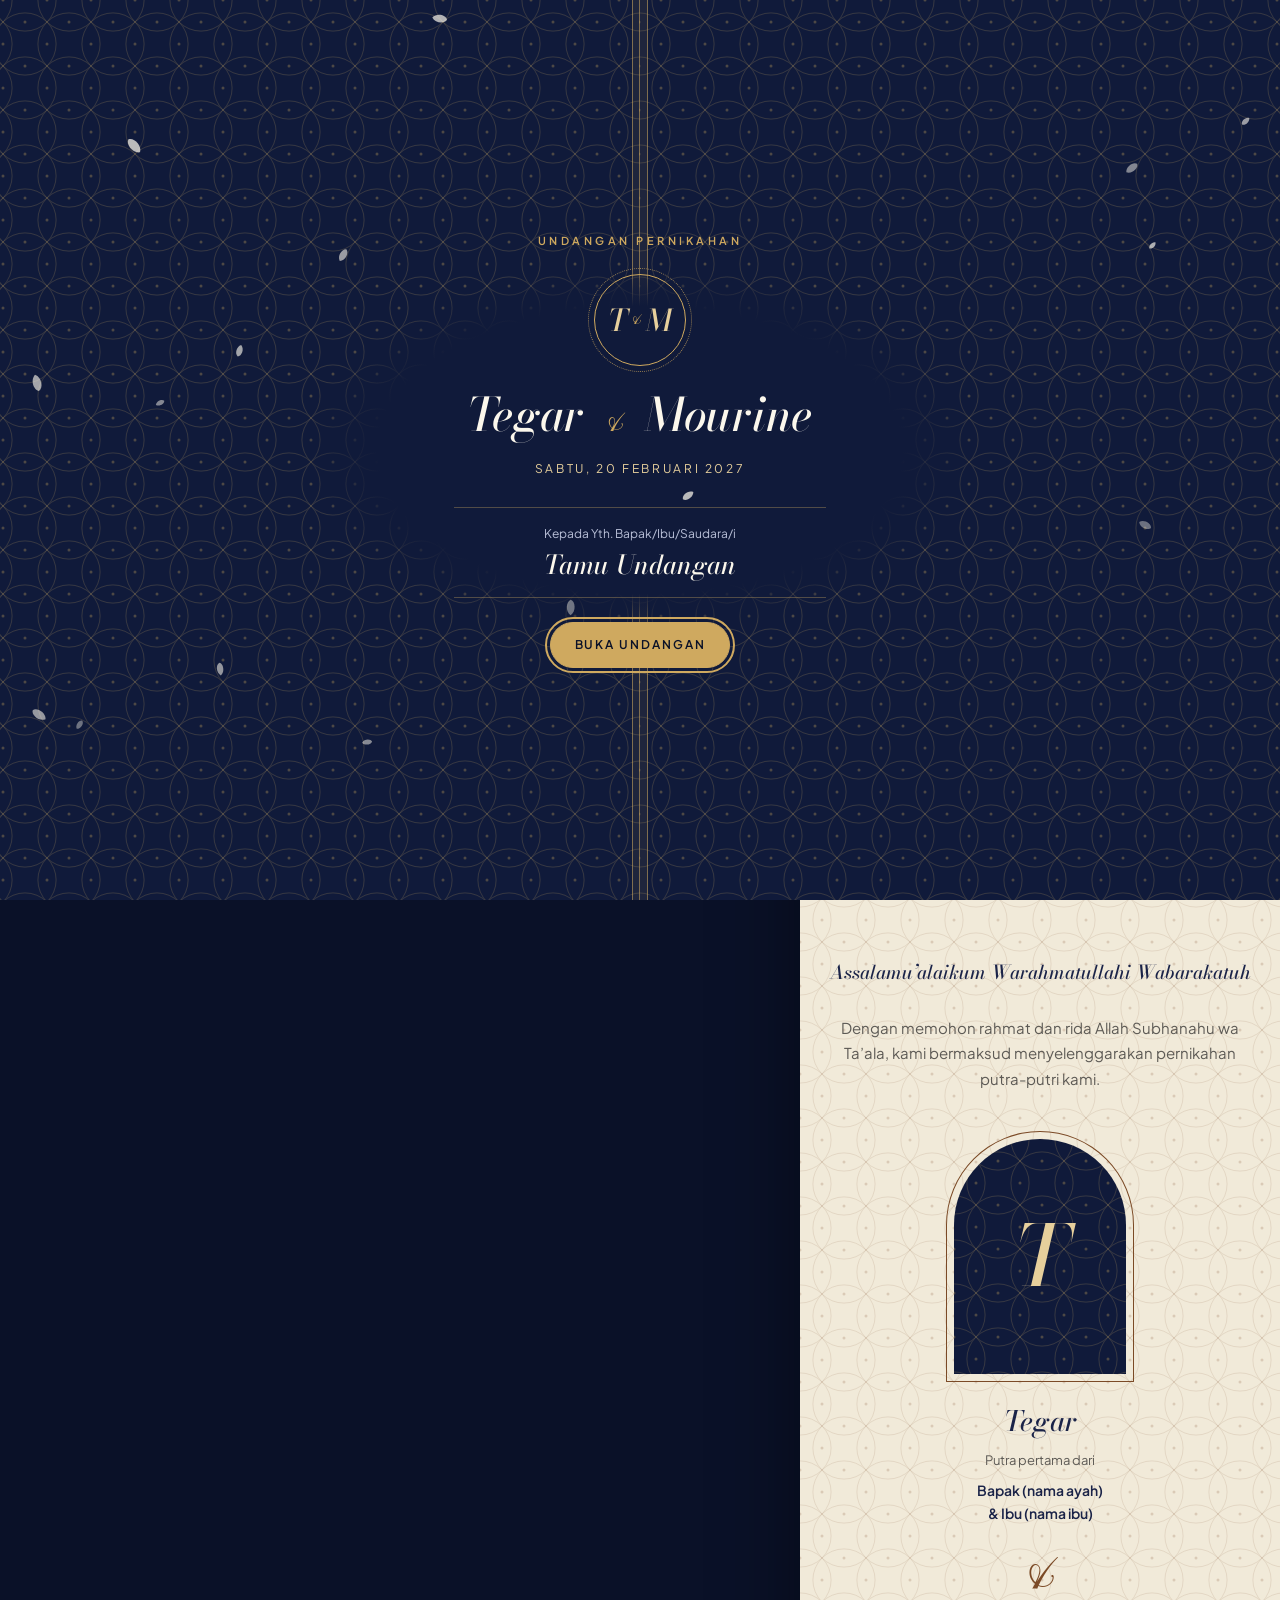
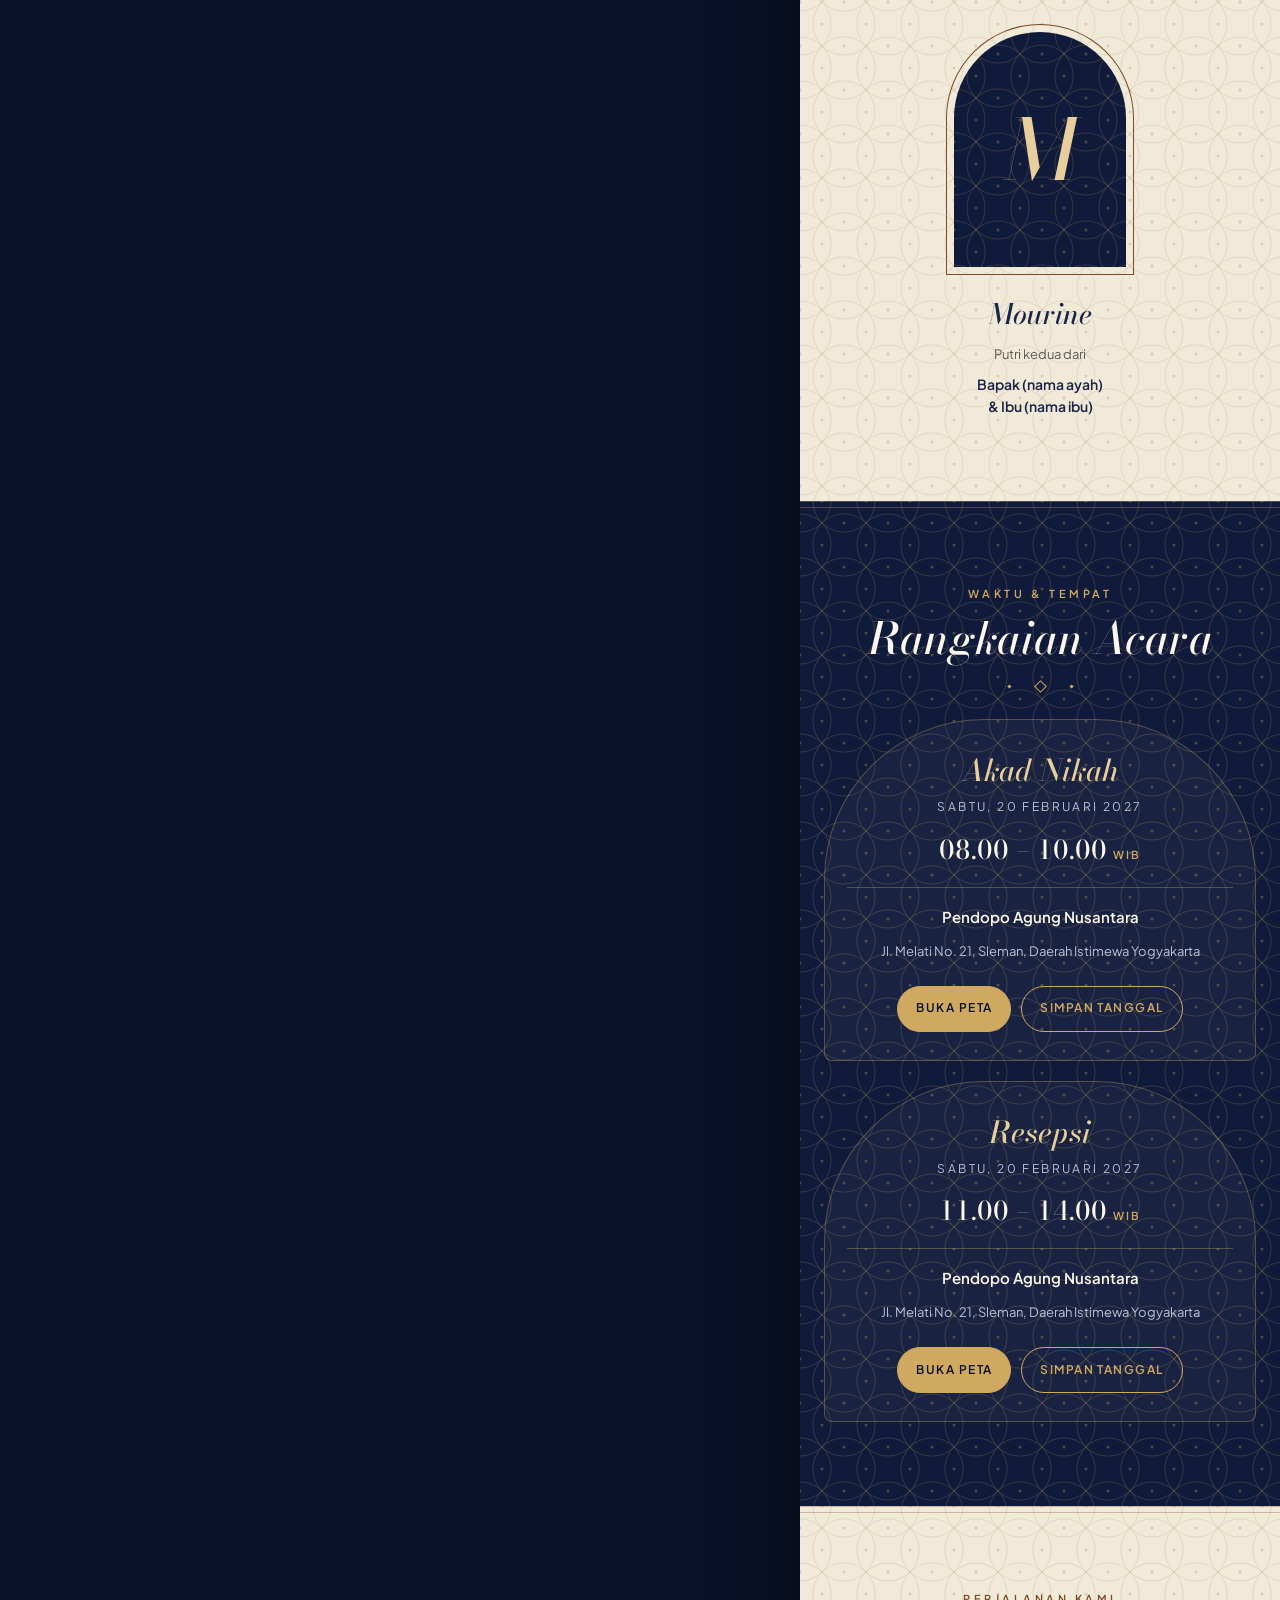
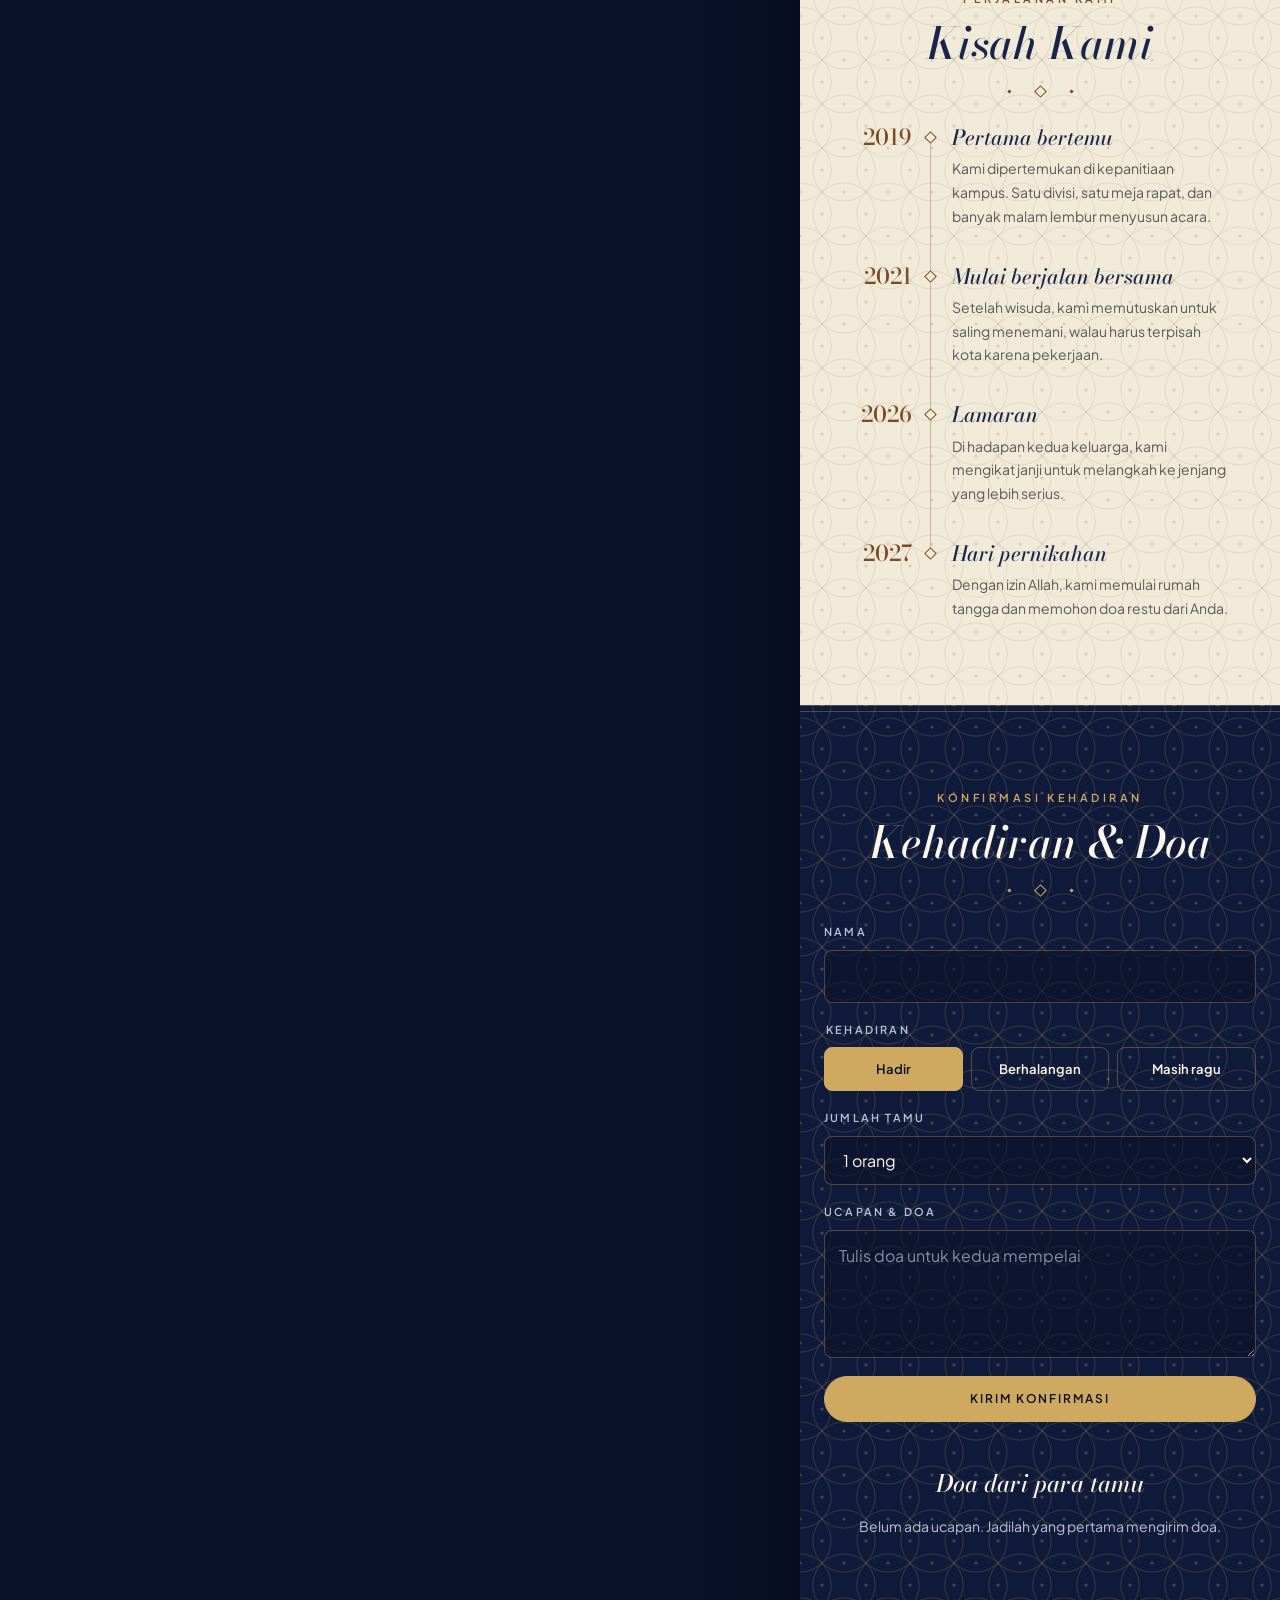
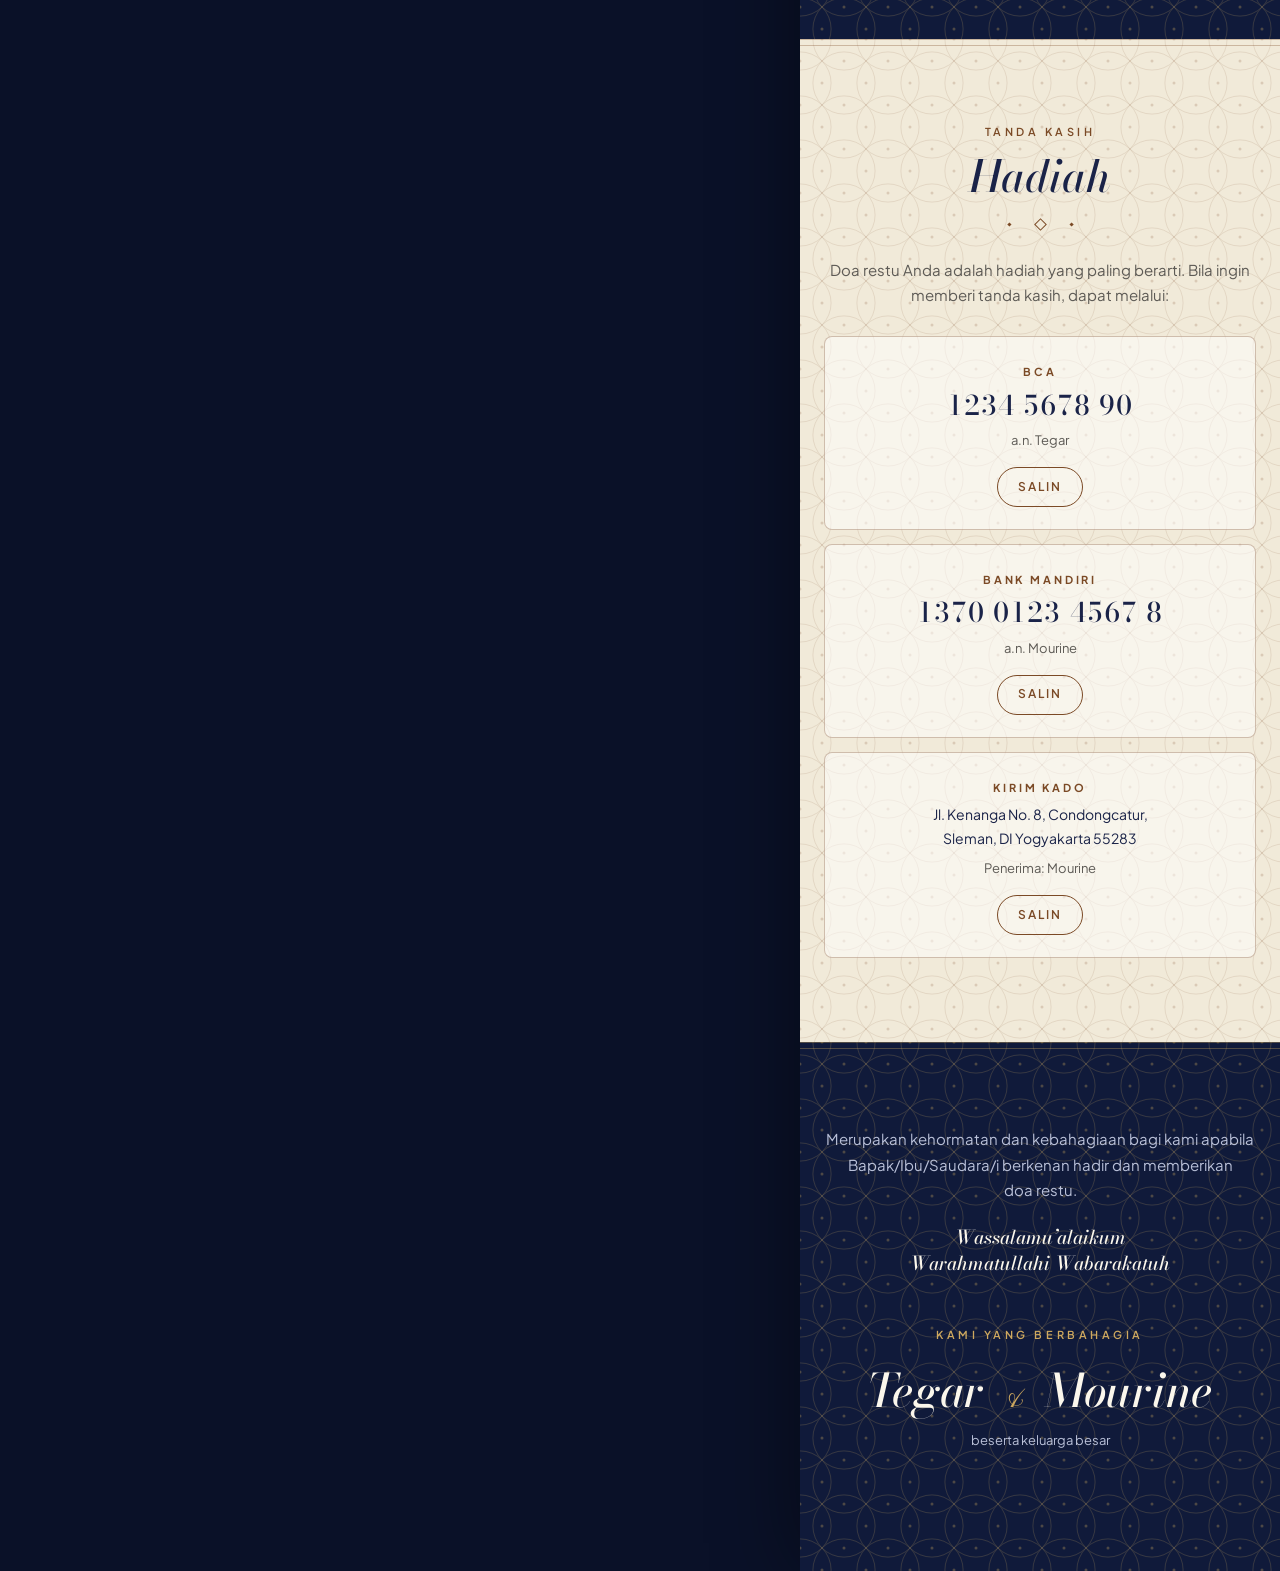
==== commit c27a6918: "Set couple names to Tegar & Mourine Co-Authored-By: Claude Fable 5.2 <noreply@anthropic.com> Claude-" ====
--- a/index.html
+++ b/index.html
@@ -3,10 +3,10 @@
 <head>
 <meta charset="utf-8">
 <meta name="viewport" content="width=device-width, initial-scale=1, viewport-fit=cover">
-<title>Undangan Raka & Nadira</title>
+<title>Undangan Tegar & Mourine</title>
 <meta name="claude:viewport-fit-sides" content="cover">
-<meta name="description" content="Undangan pernikahan Raka & Nadira, Sabtu 20 Februari 2027.">
-<meta property="og:title" content="Undangan Pernikahan Raka & Nadira">
+<meta name="description" content="Undangan pernikahan Tegar & Mourine, Sabtu 20 Februari 2027.">
+<meta property="og:title" content="Undangan Pernikahan Tegar & Mourine">
 <meta property="og:description" content="Sabtu, 20 Februari 2027. Kami mengundang Anda untuk hadir dan memberi doa restu.">
 <meta name="theme-color" content="#101a3a">
 <link rel="preconnect" href="https://fonts.googleapis.com">
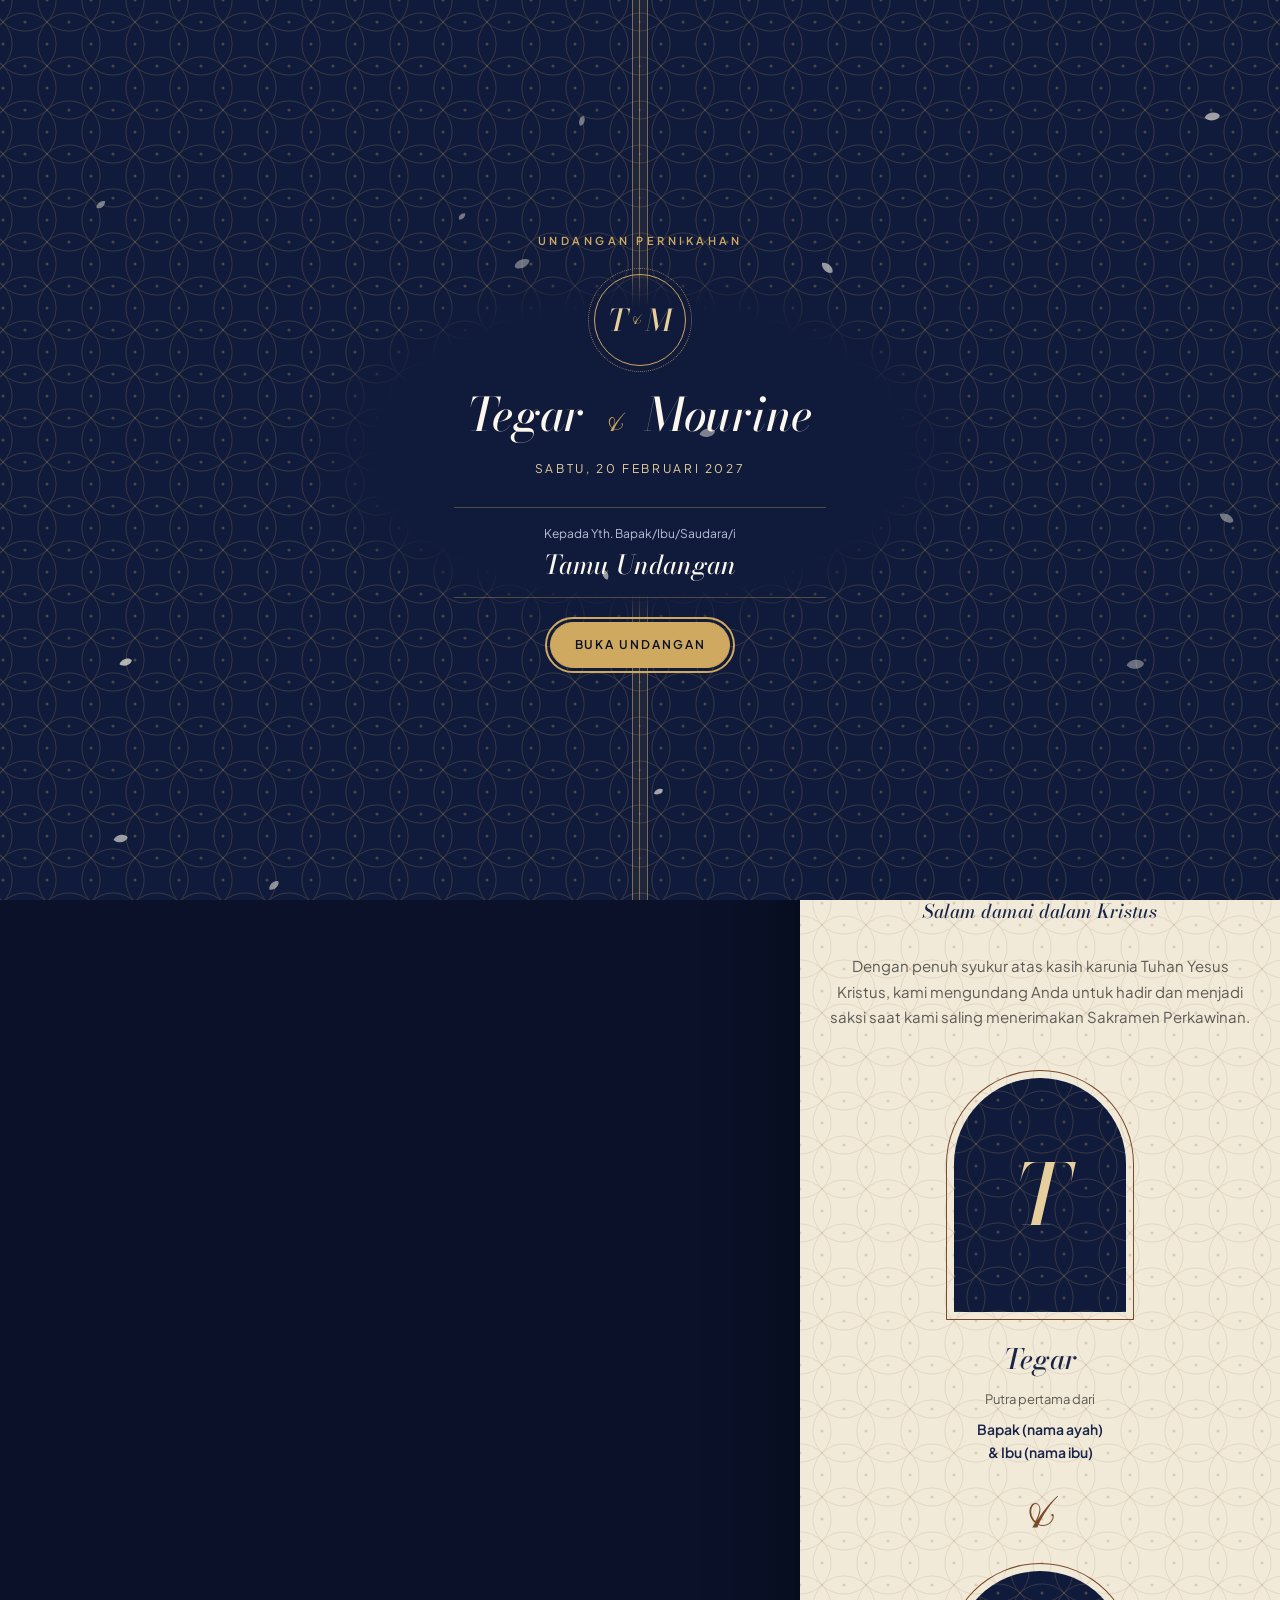
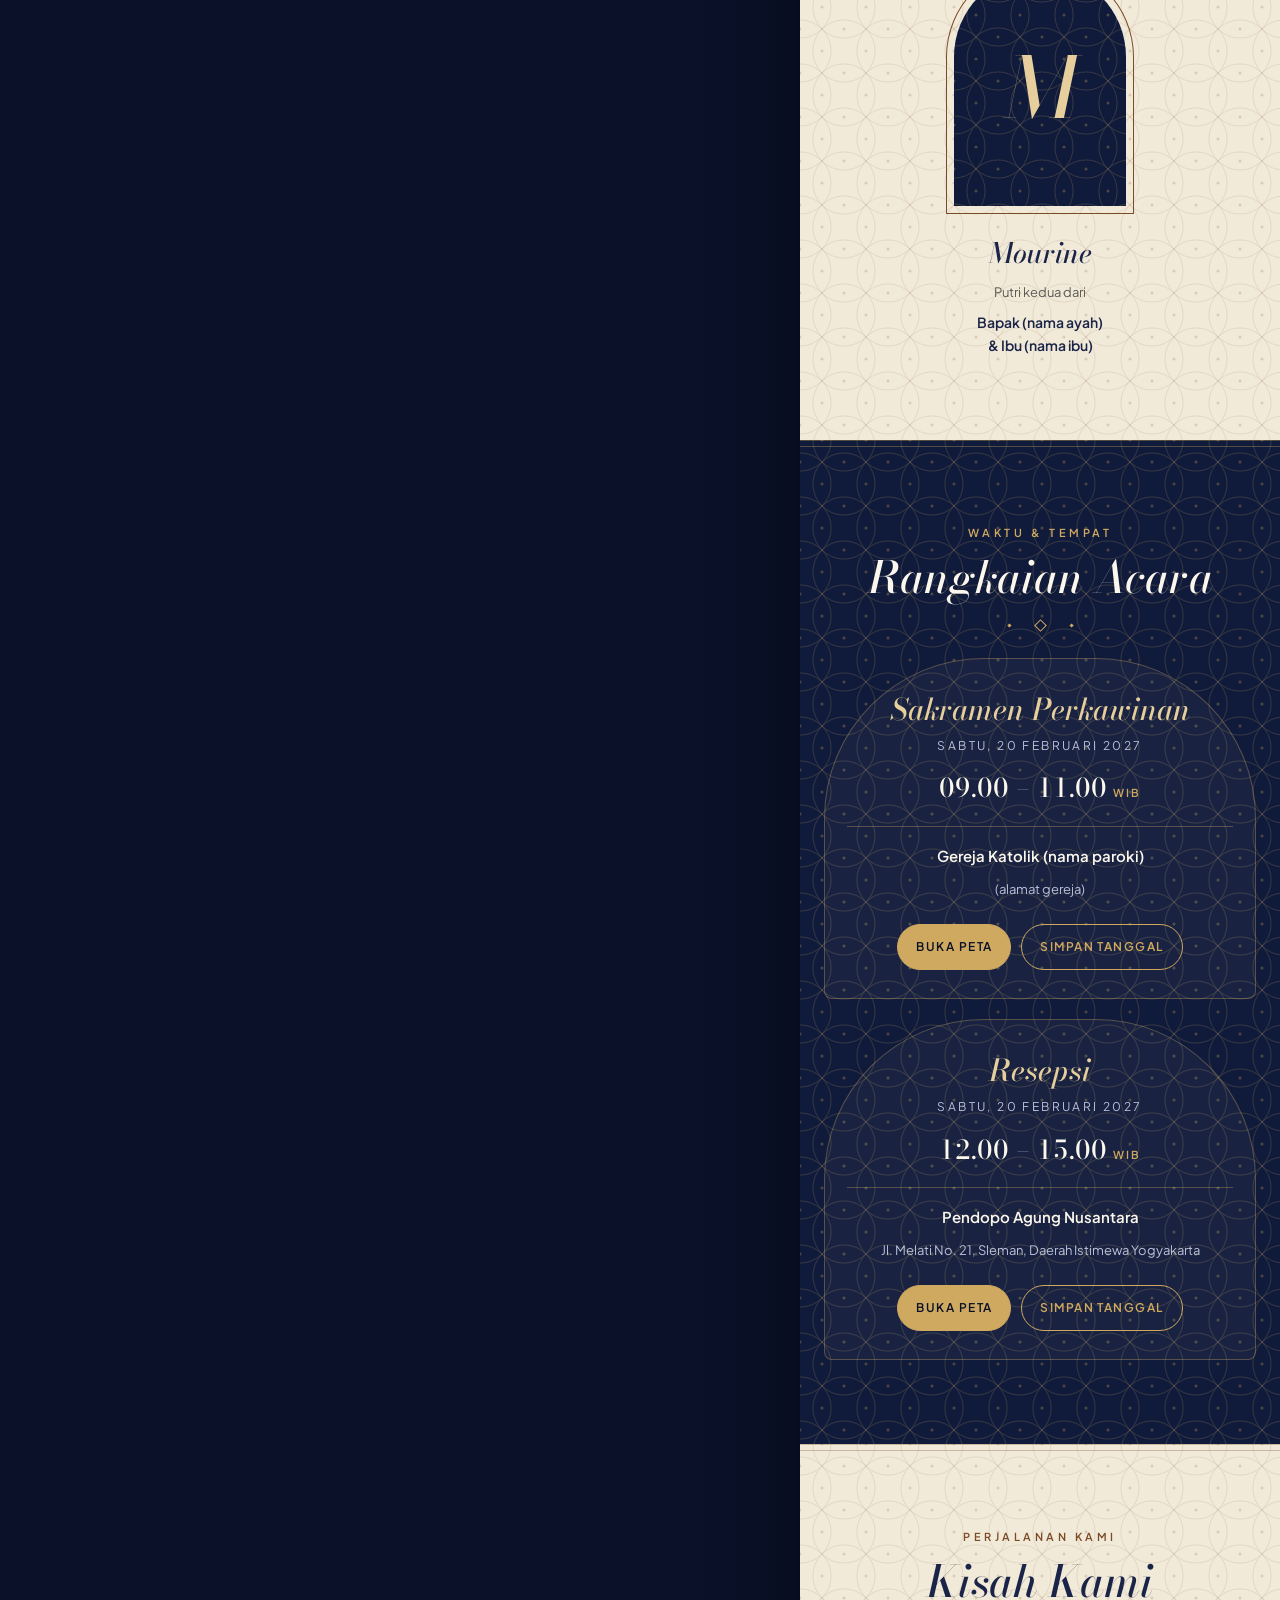
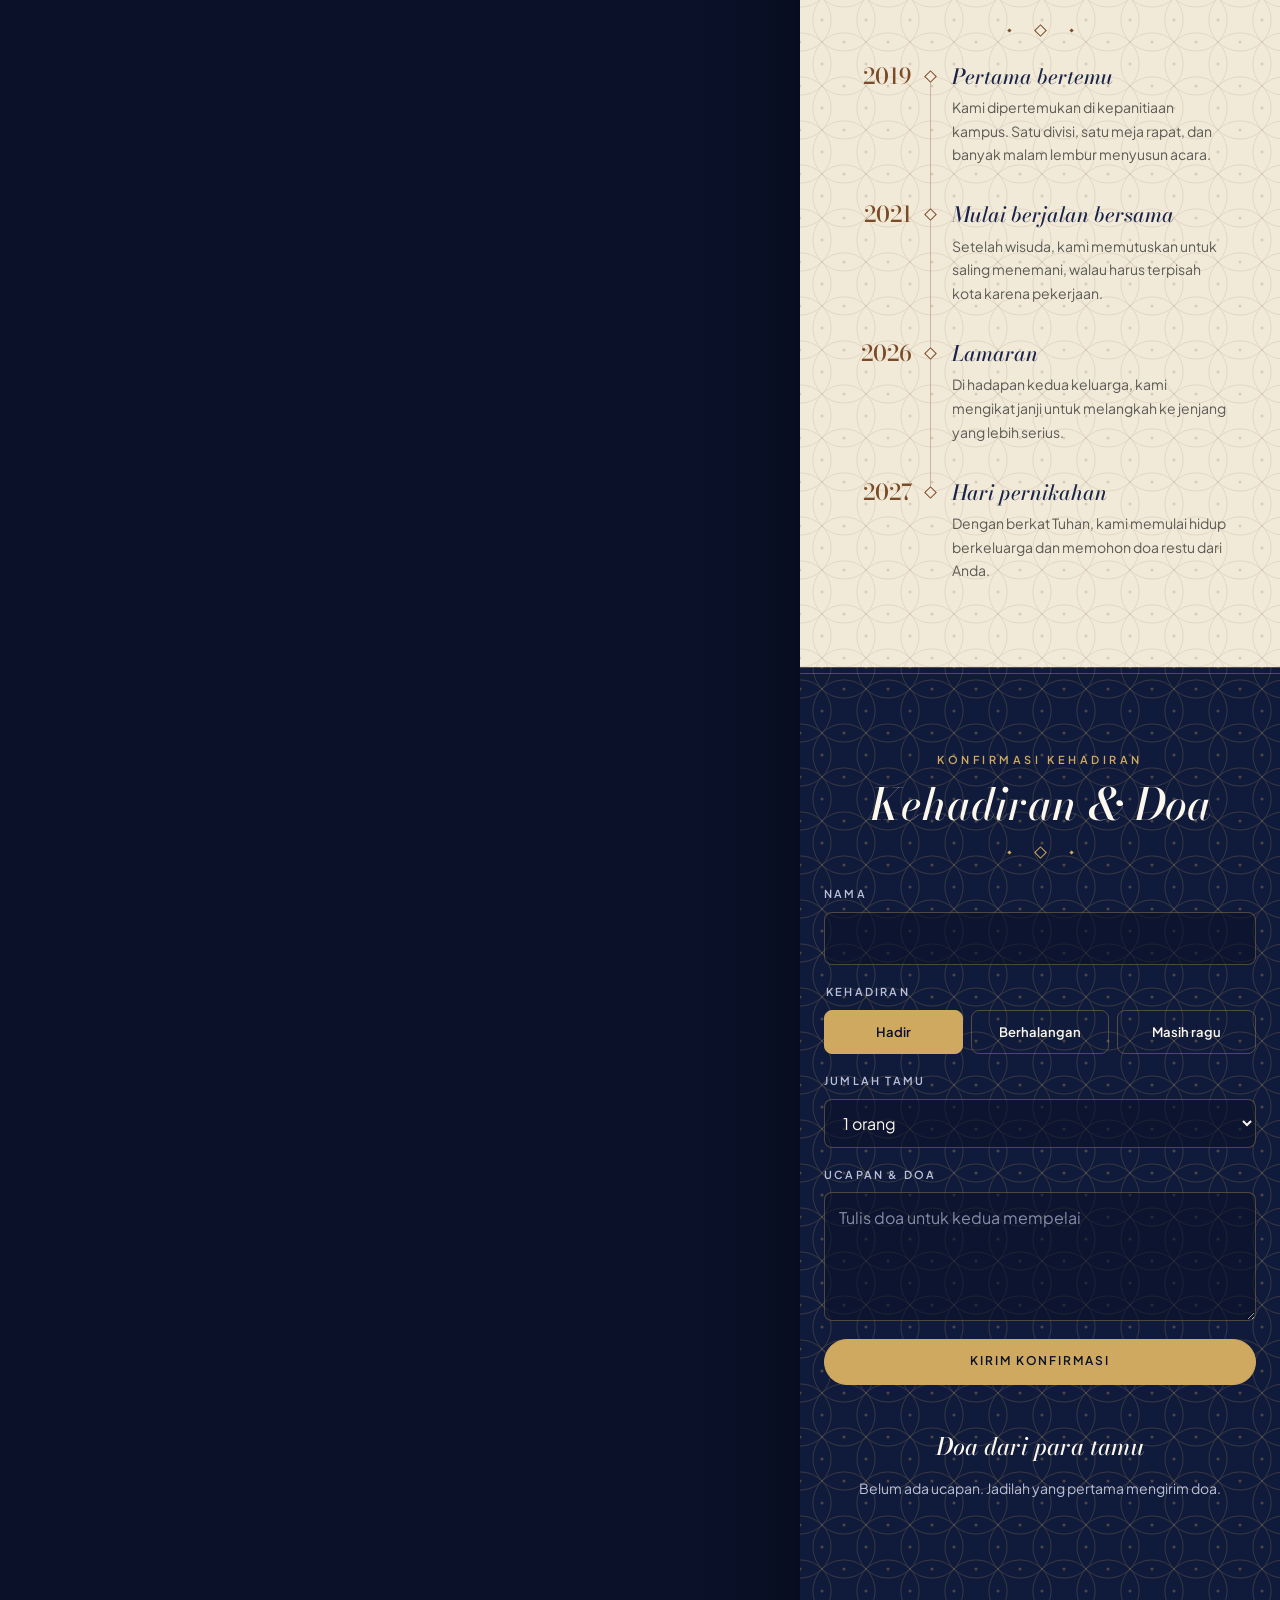
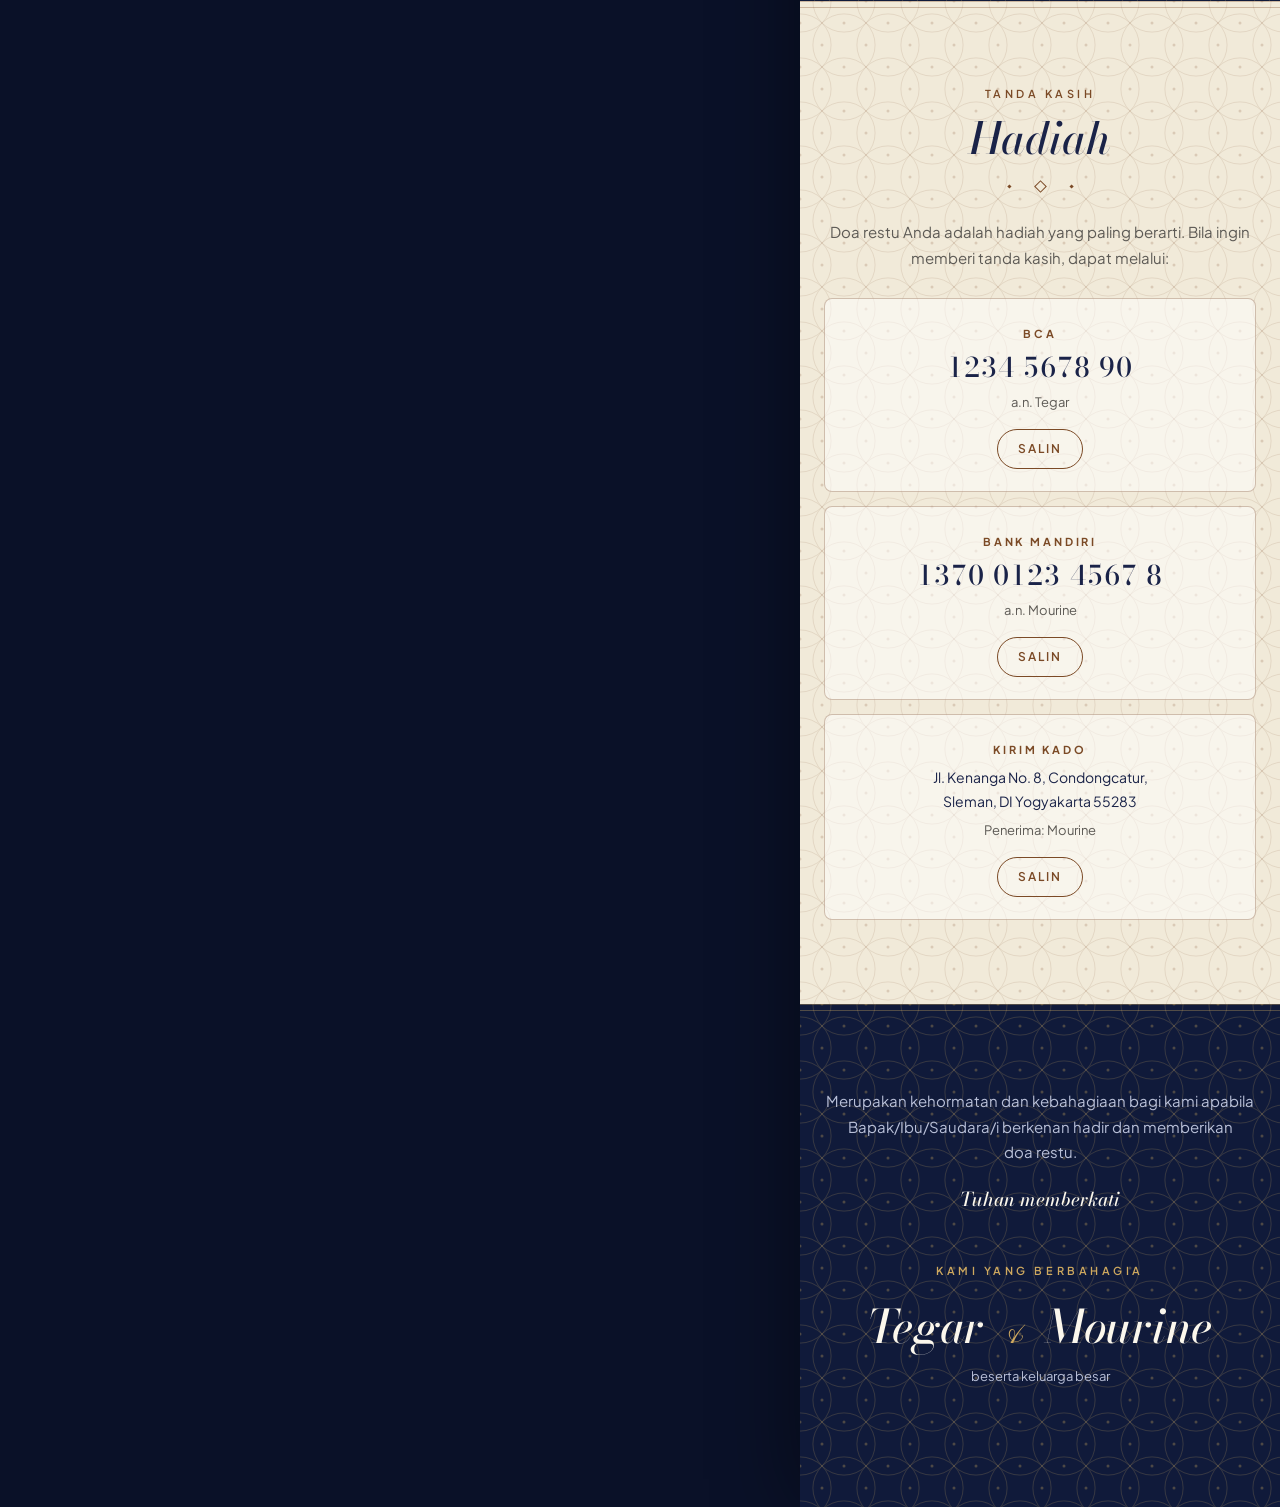
==== commit 9ec26aa9: "Switch invitation wording to Catholic Co-Authored-By: Claude Fable 5.2 <noreply@anthropic.com> Claud" ====
--- a/index.html
+++ b/index.html
@@ -43,7 +43,7 @@
       <p class="names names--xl"><span data-t="couple.first.nick"></span><em>&amp;</em><span data-t="couple.second.nick"></span></p>
       <div class="rule"></div>
       <p class="poster__date" data-date="long"></p>
-      <p class="poster__venue" data-t="events.0.venue"></p>
+      <p class="poster__venue" data-t="events.1.venue"></p>
     </div>
   </aside>
 
@@ -61,7 +61,7 @@
           <div class="count__cell"><b id="cdM">0</b><span>Menit</span></div>
           <div class="count__cell"><b id="cdS">0</b><span>Detik</span></div>
         </div>
-        <p class="count__done" id="countDone" hidden>Alhamdulillah, acara telah berlangsung.</p>
+        <p class="count__done" id="countDone" hidden>Puji Tuhan, acara telah berlangsung.</p>
         <blockquote class="quote reveal">
           <p data-t="quote.text"></p>
           <cite data-t="quote.source"></cite>
--- a/assets/css/style.css
+++ b/assets/css/style.css
@@ -219,7 +219,10 @@
 .count__done { font: italic 500 18px/1.4 var(--f-display); color: var(--prada-soft); }
 
 .quote { display: flex; flex-direction: column; gap: 14px; max-width: 32em; margin-top: 56px; }
-.quote::before { content: "\201C"; font: 400 72px/1 var(--f-display); color: var(--prada); margin-bottom: -38px; }
+.quote::before { /* salib */
+  content: ""; align-self: center; width: 16px; height: 26px; margin-bottom: 6px;
+  background: linear-gradient(var(--prada), var(--prada)) 50% 0 / 2px 100% no-repeat, linear-gradient(var(--prada), var(--prada)) 0 30% / 100% 2px no-repeat;
+}
 .quote p { font: italic 400 18px/1.65 var(--f-display); color: #e4e2da; text-wrap: pretty; }
 .quote cite { font: 600 11px/1 var(--f-body); letter-spacing: .28em; text-transform: uppercase; color: var(--prada); }
 
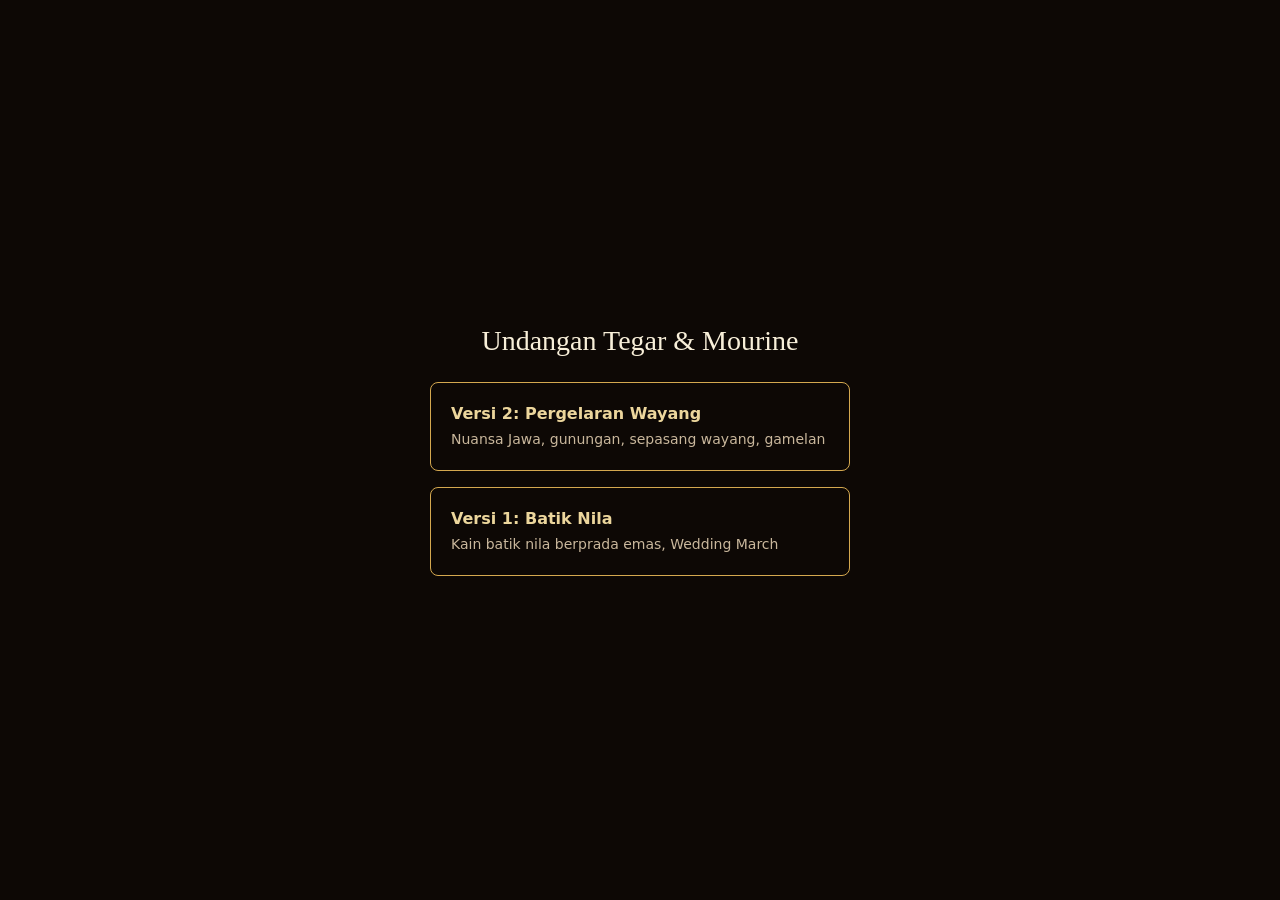
==== commit e224e087: "Keep v1 in its own folder and add v2: Javanese wayang edition v2 stages the invitation as a wayang k" ====
--- a/index.html
+++ b/index.html
@@ -2,203 +2,27 @@
 <html lang="id">
 <head>
 <meta charset="utf-8">
-<meta name="viewport" content="width=device-width, initial-scale=1, viewport-fit=cover">
+<meta name="viewport" content="width=device-width, initial-scale=1">
+<meta name="robots" content="noindex">
 <title>Undangan Tegar & Mourine</title>
-<meta name="claude:viewport-fit-sides" content="cover">
-<meta name="description" content="Undangan pernikahan Tegar & Mourine, Sabtu 20 Februari 2027.">
-<meta property="og:title" content="Undangan Pernikahan Tegar & Mourine">
-<meta property="og:description" content="Sabtu, 20 Februari 2027. Kami mengundang Anda untuk hadir dan memberi doa restu.">
-<meta name="theme-color" content="#101a3a">
-<link rel="preconnect" href="https://fonts.googleapis.com">
-<link rel="preconnect" href="https://fonts.gstatic.com" crossorigin>
-<link rel="stylesheet" href="https://fonts.googleapis.com/css2?family=Bodoni+Moda:ital,opsz,wght@0,6..96,400..700;1,6..96,400..700&family=Pinyon+Script&family=Plus+Jakarta+Sans:wght@400;500;600;700&display=swap">
-<link rel="stylesheet" href="assets/css/style.css">
+<style>
+  body { margin: 0; min-height: 100vh; display: grid; place-items: center; background: #0d0805; color: #f8efd9; font: 16px/1.6 system-ui, sans-serif; }
+  main { display: grid; gap: 16px; padding: 32px 24px; width: min(100%, 420px); text-align: center; }
+  h1 { font: 400 28px/1.2 Georgia, serif; margin: 0 0 8px; }
+  a { display: block; padding: 18px 20px; border: 1px solid #d4a84f; border-radius: 8px; color: inherit; text-decoration: none; text-align: left; }
+  a:hover, a:focus-visible { background: rgba(212, 168, 79, .14); outline: none; }
+  b { display: block; color: #ecd69c; } span { font-size: 14px; color: #c9b79c; }
+</style>
 </head>
 <body>
-<!--BODY-->
-<canvas id="petals" aria-hidden="true"></canvas>
-
-<!-- Sampul -->
-<div class="cover" id="cover" role="dialog" aria-modal="true" aria-label="Sampul undangan">
-  <div class="cover__panel cover__panel--l" aria-hidden="true"></div>
-  <div class="cover__panel cover__panel--r" aria-hidden="true"></div>
-  <div class="cover__body">
-    <p class="eyebrow">Undangan Pernikahan</p>
-    <div class="seal" aria-hidden="true"><span data-initial="first"></span><i>&amp;</i><span data-initial="second"></span></div>
-    <h1 class="names"><span data-t="couple.first.nick"></span> <em>&amp;</em> <span data-t="couple.second.nick"></span></h1>
-    <p class="cover__date" data-date="long"></p>
-    <div class="cover__guest">
-      <p>Kepada Yth. Bapak/Ibu/Saudara/i</p>
-      <p class="guest" id="guestName">Tamu Undangan</p>
-    </div>
-    <button type="button" class="btn btn--solid" id="openBtn">Buka Undangan</button>
-  </div>
-</div>
-
-<div class="layout">
-  <!-- Panel tetap di layar lebar -->
-  <aside class="poster" aria-hidden="true">
-    <div class="poster__in">
-      <p class="eyebrow">Pernikahan</p>
-      <p class="names names--xl"><span data-t="couple.first.nick"></span><em>&amp;</em><span data-t="couple.second.nick"></span></p>
-      <div class="rule"></div>
-      <p class="poster__date" data-date="long"></p>
-      <p class="poster__venue" data-t="events.1.venue"></p>
-    </div>
-  </aside>
-
-  <main class="page" id="page">
-    <!-- Pembuka -->
-    <section class="sec sec--nila hero" id="pembuka">
-      <div class="hero__photo" id="heroPhoto"></div>
-      <div class="sec__in">
-        <p class="eyebrow" data-rise>Pernikahan</p>
-        <h2 class="names names--xl" data-rise><span data-t="couple.first.nick"></span><em>&amp;</em><span data-t="couple.second.nick"></span></h2>
-        <p class="hero__date" data-rise data-date="long"></p>
-        <div class="count" id="countdown" data-rise aria-live="off">
-          <div class="count__cell"><b id="cdD">0</b><span>Hari</span></div>
-          <div class="count__cell"><b id="cdH">0</b><span>Jam</span></div>
-          <div class="count__cell"><b id="cdM">0</b><span>Menit</span></div>
-          <div class="count__cell"><b id="cdS">0</b><span>Detik</span></div>
-        </div>
-        <p class="count__done" id="countDone" hidden>Puji Tuhan, acara telah berlangsung.</p>
-        <blockquote class="quote reveal">
-          <p data-t="quote.text"></p>
-          <cite data-t="quote.source"></cite>
-        </blockquote>
-      </div>
-    </section>
-
-    <!-- Mempelai -->
-    <section class="sec sec--mori" id="mempelai">
-      <div class="sec__in">
-        <p class="salam reveal" data-t="opening.salam"></p>
-        <p class="lead reveal" data-t="opening.intro"></p>
-        <div class="couple" id="couple"></div>
-      </div>
-    </section>
-
-    <!-- Acara -->
-    <section class="sec sec--nila" id="acara">
-      <div class="sec__in">
-        <header class="head reveal">
-          <p class="eyebrow">Waktu &amp; Tempat</p>
-          <h2 class="title">Rangkaian Acara</h2>
-        </header>
-        <div class="events" id="events"></div>
-      </div>
-    </section>
-
-    <!-- Kisah -->
-    <section class="sec sec--mori" id="kisah">
-      <div class="sec__in">
-        <header class="head reveal">
-          <p class="eyebrow">Perjalanan Kami</p>
-          <h2 class="title">Kisah Kami</h2>
-        </header>
-        <ol class="story" id="story"></ol>
-      </div>
-    </section>
-
-    <!-- Galeri (muncul bila ada foto) -->
-    <section class="sec sec--mori sec--tight" id="galeri" hidden>
-      <div class="sec__in">
-        <header class="head reveal">
-          <p class="eyebrow">Momen</p>
-          <h2 class="title">Galeri</h2>
-        </header>
-        <div class="gallery" id="gallery"></div>
-      </div>
-    </section>
-
-    <!-- RSVP & ucapan -->
-    <section class="sec sec--nila" id="rsvp">
-      <div class="sec__in">
-        <header class="head reveal">
-          <p class="eyebrow">Konfirmasi Kehadiran</p>
-          <h2 class="title">Kehadiran &amp; Doa</h2>
-        </header>
-
-        <form class="form reveal" id="rsvpForm" novalidate>
-          <div class="field">
-            <label for="rsvpName">Nama</label>
-            <input id="rsvpName" name="name" type="text" maxlength="60" autocomplete="name" required>
-          </div>
-          <fieldset class="field">
-            <legend>Kehadiran</legend>
-            <div class="pills">
-              <label class="pill"><input type="radio" name="attend" id="attendYes" value="hadir" checked><span>Hadir</span></label>
-              <label class="pill"><input type="radio" name="attend" id="attendNo" value="tidak"><span>Berhalangan</span></label>
-              <label class="pill"><input type="radio" name="attend" id="attendMaybe" value="ragu"><span>Masih ragu</span></label>
-            </div>
-          </fieldset>
-          <div class="field" id="guestsField">
-            <label for="rsvpGuests">Jumlah tamu</label>
-            <select id="rsvpGuests" name="guests"></select>
-          </div>
-          <div class="field">
-            <label for="rsvpMsg">Ucapan &amp; doa</label>
-            <textarea id="rsvpMsg" name="message" rows="4" maxlength="400" placeholder="Tulis doa untuk kedua mempelai"></textarea>
-          </div>
-          <p class="form__err" id="rsvpErr" role="alert" hidden></p>
-          <button type="submit" class="btn btn--solid btn--wide" id="rsvpSubmit">Kirim Konfirmasi</button>
-        </form>
-
-        <div class="thanks" id="rsvpThanks" hidden>
-          <h3>Terima kasih, <span id="thanksName"></span>.</h3>
-          <p id="thanksText"></p>
-          <div class="thanks__act">
-            <a class="btn btn--solid" id="waBtn" target="_blank" rel="noopener" hidden>Kirim lewat WhatsApp</a>
-            <button type="button" class="btn btn--line" id="rsvpEdit">Ubah jawaban</button>
-          </div>
-        </div>
-
-        <div class="wishes">
-          <h3 class="wishes__title">Doa dari para tamu</h3>
-          <p class="wishes__empty" id="wishesEmpty">Belum ada ucapan. Jadilah yang pertama mengirim doa.</p>
-          <ul class="wishes__list" id="wishes"></ul>
-        </div>
-      </div>
-    </section>
-
-    <!-- Hadiah -->
-    <section class="sec sec--mori" id="hadiah">
-      <div class="sec__in">
-        <header class="head reveal">
-          <p class="eyebrow">Tanda Kasih</p>
-          <h2 class="title">Hadiah</h2>
-        </header>
-        <p class="lead reveal" data-t="gifts.note"></p>
-        <div class="gifts" id="gifts"></div>
-      </div>
-    </section>
-
-    <!-- Penutup -->
-    <section class="sec sec--nila closing" id="penutup">
-      <div class="sec__in">
-        <p class="lead reveal" data-t="closing.text"></p>
-        <p class="salam reveal" data-t="closing.salam"></p>
-        <p class="eyebrow reveal" data-t="closing.from"></p>
-        <p class="names reveal"><span data-t="couple.first.nick"></span> <em>&amp;</em> <span data-t="couple.second.nick"></span></p>
-        <p class="closing__fam reveal">beserta keluarga besar</p>
-      </div>
-    </section>
-  </main>
-</div>
-
-<button type="button" class="music" id="musicBtn" aria-pressed="false" aria-label="Putar musik" hidden>
-  <svg class="music__on" viewBox="0 0 24 24" width="20" height="20" aria-hidden="true"><path fill="currentColor" d="M9 4v10.6A3.5 3.5 0 1 0 11 18V8h7v6.6A3.5 3.5 0 1 0 20 18V4z"/></svg>
-  <svg class="music__off" viewBox="0 0 24 24" width="20" height="20" aria-hidden="true"><path fill="currentColor" d="M7 5h4v14H7zm6 0h4v14h-4z"/></svg>
-</button>
-
-<dialog class="lightbox" id="lightbox" aria-label="Foto">
-  <img id="lightboxImg" alt="">
-  <button type="button" class="lightbox__close" id="lightboxClose" aria-label="Tutup">Tutup</button>
-</dialog>
-
-<div class="toast" id="toast" role="status" aria-live="polite" hidden></div>
-<!--/BODY-->
-<script src="assets/js/config.js"></script>
-<script src="assets/js/app.js"></script>
+<main>
+  <h1>Undangan Tegar &amp; Mourine</h1>
+  <a href="v2/" data-v><b>Versi 2: Pergelaran Wayang</b><span>Nuansa Jawa, gunungan, sepasang wayang, gamelan</span></a>
+  <a href="v1/" data-v><b>Versi 1: Batik Nila</b><span>Kain batik nila berprada emas, Wedding March</span></a>
+</main>
+<script>
+  // teruskan ?to=Nama+Tamu ke versi yang dipilih
+  document.querySelectorAll('[data-v]').forEach(function (a) { a.href += location.search; });
+</script>
 </body>
 </html>
